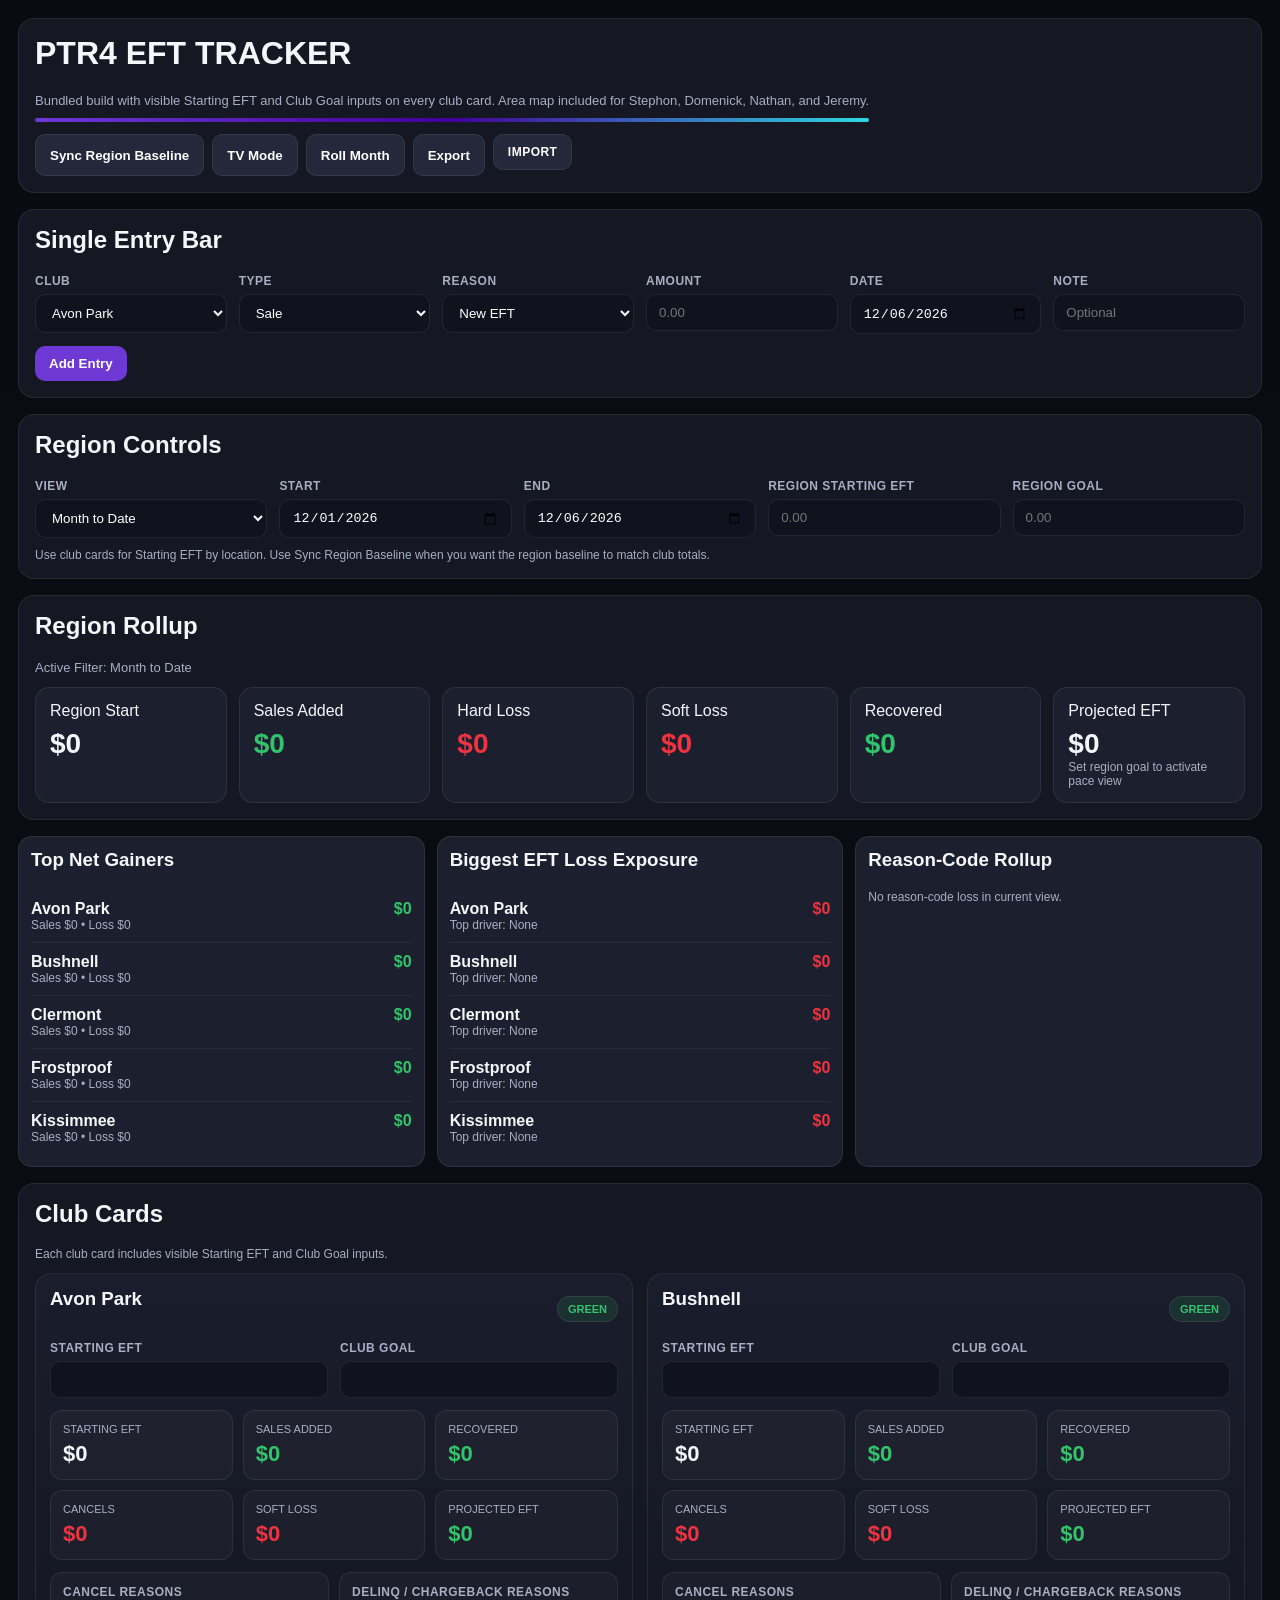
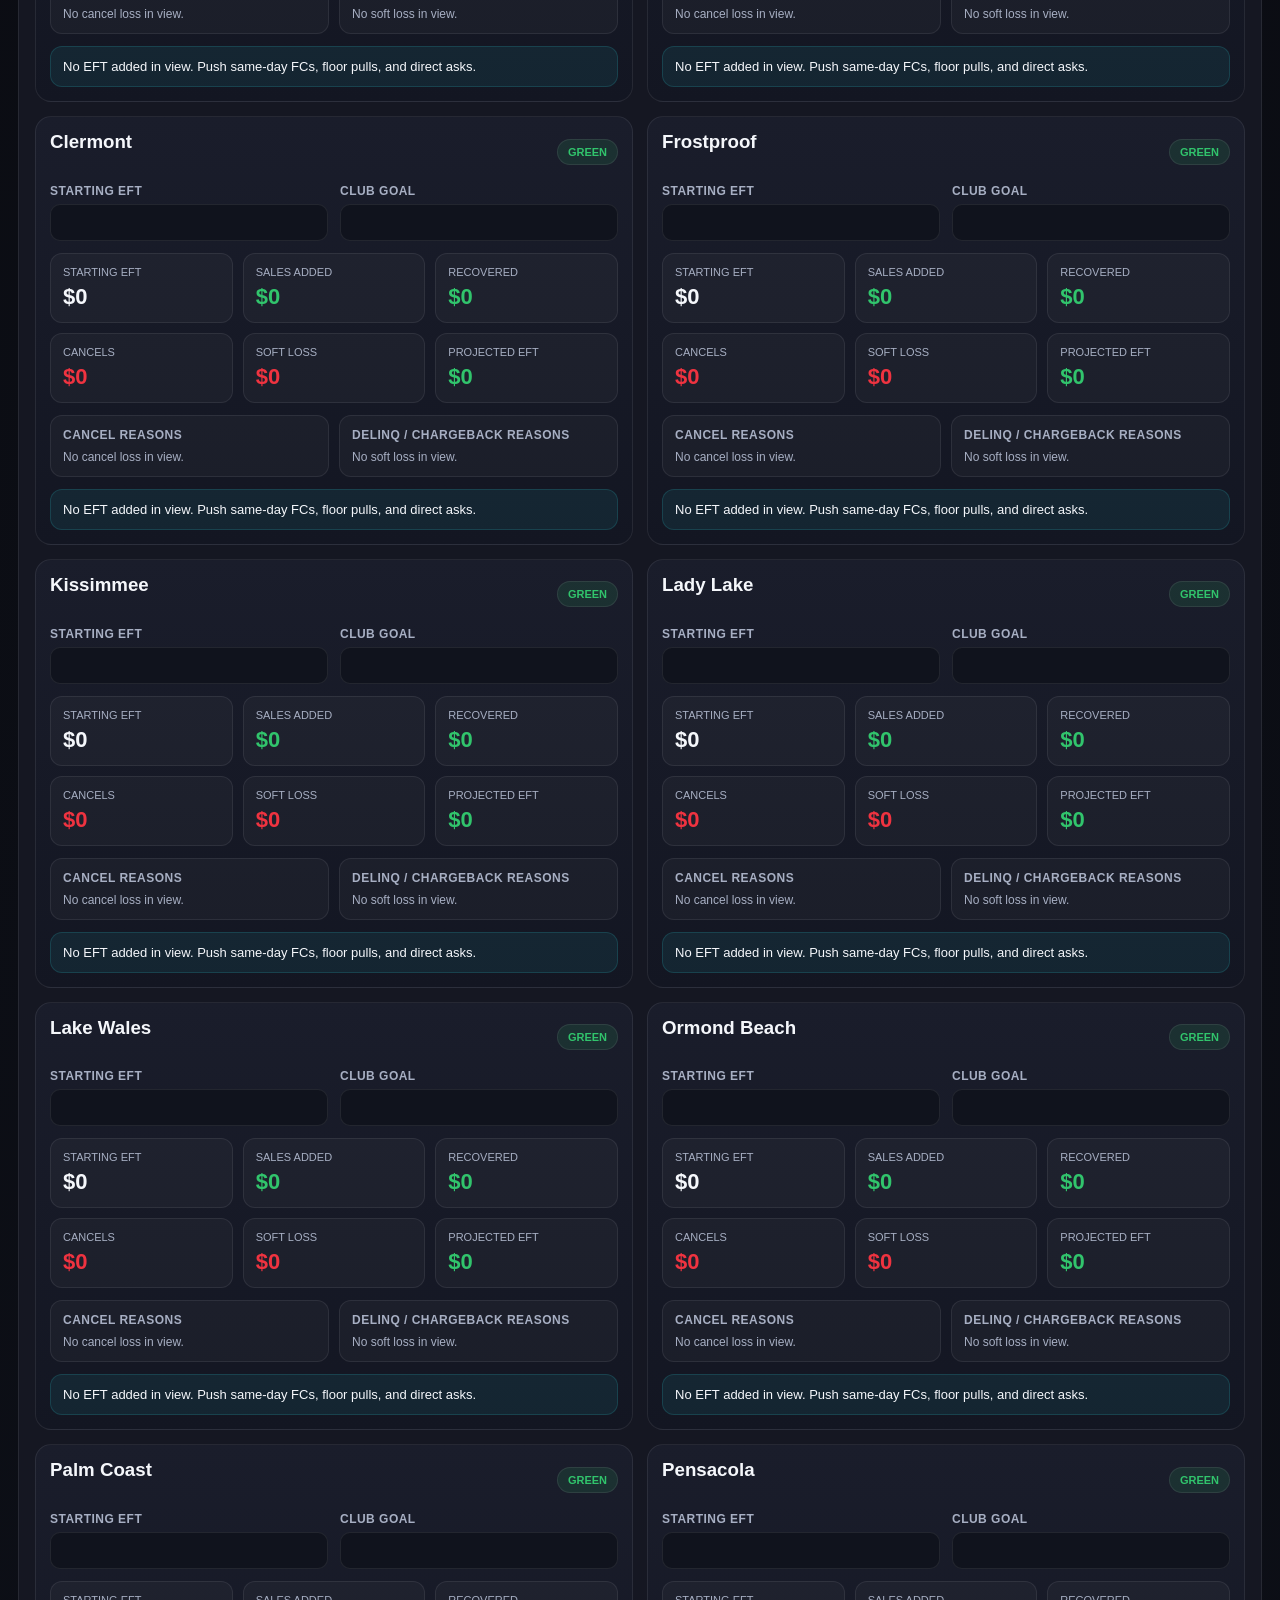
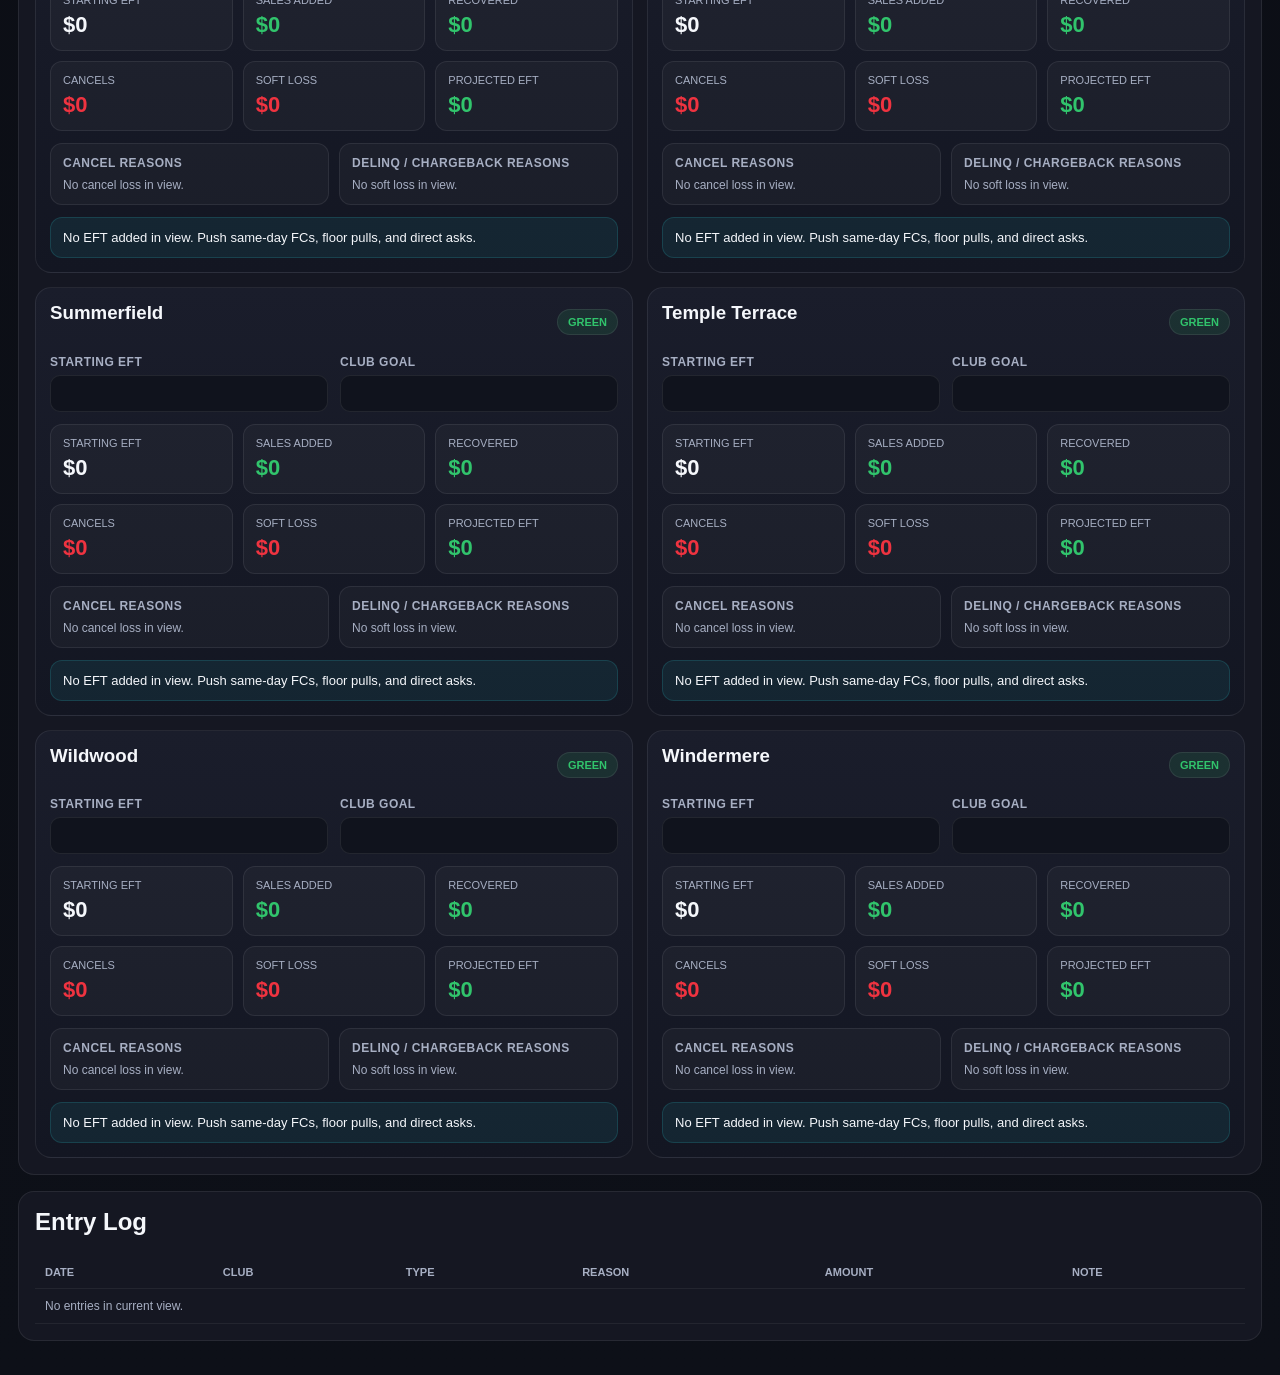
==== PTR4-EFT-Tracker.html @ 47cb0c6c "Add files via upload" ====
<!DOCTYPE html>
<html lang="en">
<head>
<meta charset="UTF-8">
<meta name="viewport" content="width=device-width, initial-scale=1.0">
<title>PTR4 EFT Tracker</title>
<style>
  :root {
    --bg: #0b0b12;
    --panel: #151722;
    --panel2: #1c1f2d;
    --line: rgba(255,255,255,.08);
    --text: #f5f7fb;
    --muted: #a7afc3;
    --blurple: #6E38D5;
    --violet: #440099;
    --aqua: #2ED7DE;
    --green: #31c46c;
    --yellow: #ffcc4d;
    --red: #EF3340;
  }
  * { box-sizing: border-box; }
  body {
    margin: 0;
    font-family: Arial, Helvetica, sans-serif;
    background: linear-gradient(180deg, #0a0b11 0%, #0d1018 100%);
    color: var(--text);
  }
  .wrap {
    max-width: 1600px;
    margin: 0 auto;
    padding: 18px;
  }
  .panel {
    background: var(--panel);
    border: 1px solid var(--line);
    border-radius: 16px;
    padding: 16px;
    margin-bottom: 16px;
  }
  .topbar {
    display: flex;
    justify-content: space-between;
    align-items: center;
    gap: 12px;
    flex-wrap: wrap;
  }
  h1, h2, h3, h4, p { margin-top: 0; }
  .sub { color: var(--muted); font-size: 13px; }
  .line {
    height: 4px;
    border-radius: 999px;
    background: linear-gradient(90deg, var(--blurple), var(--violet), var(--aqua));
    margin-top: 10px;
  }
  .controls {
    display: flex;
    gap: 8px;
    flex-wrap: wrap;
  }
  button, .fake-btn {
    background: var(--blurple);
    color: white;
    border: none;
    padding: 10px 14px;
    border-radius: 10px;
    cursor: pointer;
    font-weight: 700;
  }
  button.secondary, .fake-btn.secondary {
    background: #23283a;
    border: 1px solid var(--line);
  }
  input, select, textarea {
    width: 100%;
    padding: 10px 12px;
    background: #10131d;
    color: white;
    border: 1px solid var(--line);
    border-radius: 10px;
  }
  label {
    display: block;
    font-size: 12px;
    color: var(--muted);
    margin-bottom: 6px;
    text-transform: uppercase;
    letter-spacing: .04em;
    font-weight: 700;
  }
  .grid-6 {
    display: grid;
    grid-template-columns: repeat(6, 1fr);
    gap: 12px;
  }
  .grid-5 {
    display: grid;
    grid-template-columns: repeat(5, 1fr);
    gap: 12px;
  }
  .grid-4 {
    display: grid;
    grid-template-columns: repeat(4, 1fr);
    gap: 12px;
  }
  .grid-3 {
    display: grid;
    grid-template-columns: repeat(3, 1fr);
    gap: 12px;
  }
  .grid-2 {
    display: grid;
    grid-template-columns: repeat(2, 1fr);
    gap: 12px;
  }
  .kpi {
    background: var(--panel2);
    border: 1px solid var(--line);
    border-radius: 14px;
    padding: 14px;
  }
  .kpi .label {
    margin-bottom: 8px;
  }
  .kpi .value {
    font-size: 28px;
    font-weight: 800;
  }
  .green { color: var(--green); }
  .yellow { color: var(--yellow); }
  .red { color: var(--red); }
  .board {
    background: var(--panel2);
    border: 1px solid var(--line);
    border-radius: 14px;
    padding: 12px;
  }
  .row {
    display: flex;
    justify-content: space-between;
    gap: 10px;
    padding: 10px 0;
    border-top: 1px solid rgba(255,255,255,.06);
  }
  .row:first-child { border-top: none; }
  .meta { color: var(--muted); font-size: 12px; }
  .clubs {
    display: grid;
    grid-template-columns: repeat(2, minmax(0, 1fr));
    gap: 14px;
  }
  .club {
    background: linear-gradient(180deg, #1a1d2b 0%, #131622 100%);
    border: 1px solid var(--line);
    border-radius: 16px;
    padding: 14px;
  }
  .club-head {
    display: flex;
    justify-content: space-between;
    align-items: center;
    gap: 10px;
    margin-bottom: 12px;
  }
  .badge {
    padding: 6px 10px;
    border-radius: 999px;
    font-size: 11px;
    font-weight: 800;
    border: 1px solid var(--line);
    text-transform: uppercase;
  }
  .badge.green { background: rgba(49,196,108,.12); color: var(--green); }
  .badge.yellow { background: rgba(255,204,77,.12); color: var(--yellow); }
  .badge.red { background: rgba(239,51,64,.12); color: var(--red); }
  .club-inputs {
    display: grid;
    grid-template-columns: repeat(2, 1fr);
    gap: 12px;
    margin-bottom: 12px;
  }
  .stats {
    display: grid;
    grid-template-columns: repeat(3, 1fr);
    gap: 10px;
    margin-bottom: 12px;
  }
  .stat {
    background: rgba(255,255,255,.03);
    border: 1px solid var(--line);
    border-radius: 12px;
    padding: 12px;
  }
  .stat .t {
    font-size: 11px;
    color: var(--muted);
    text-transform: uppercase;
  }
  .stat .v {
    margin-top: 6px;
    font-size: 22px;
    font-weight: 800;
  }
  .reasons {
    display: grid;
    grid-template-columns: repeat(2, 1fr);
    gap: 10px;
  }
  .reason-box {
    background: rgba(255,255,255,.03);
    border: 1px solid var(--line);
    border-radius: 12px;
    padding: 12px;
  }
  .reason-box h4 {
    font-size: 12px;
    color: var(--muted);
    text-transform: uppercase;
    letter-spacing: .04em;
    margin-bottom: 8px;
  }
  .reason-item {
    display: flex;
    justify-content: space-between;
    gap: 10px;
    padding: 6px 0;
    border-top: 1px solid rgba(255,255,255,.05);
    font-size: 12px;
  }
  .reason-item:first-child { border-top: none; }
  .coach {
    margin-top: 12px;
    background: rgba(46,215,222,.08);
    border: 1px solid rgba(46,215,222,.16);
    border-radius: 12px;
    padding: 12px;
    font-size: 13px;
  }
  table {
    width: 100%;
    border-collapse: collapse;
    font-size: 13px;
  }
  th, td {
    padding: 10px;
    border-bottom: 1px solid rgba(255,255,255,.06);
    text-align: left;
  }
  th { color: var(--muted); text-transform: uppercase; font-size: 11px; }
  .hidden-tv .entry-panel,
  .hidden-tv .filters-panel,
  .hidden-tv .data-panel,
  .hidden-tv .top-actions-only {
    display: none !important;
  }
  .small {
    font-size: 12px;
    color: var(--muted);
  }
  @media (max-width: 1200px) {
    .grid-6, .grid-5, .grid-4, .grid-3, .grid-2, .clubs, .club-inputs, .stats, .reasons {
      grid-template-columns: 1fr !important;
    }
  }
</style>
</head>
<body>
<div class="wrap">
  <div class="panel">
    <div class="topbar">
      <div>
        <h1>PTR4 EFT TRACKER</h1>
        <div class="sub">Bundled build with visible Starting EFT and Club Goal inputs on every club card. Area map included for Stephon, Domenick, Nathan, and Jeremy.</div>
        <div class="line"></div>
      </div>
      <div class="controls">
        <button class="secondary top-actions-only" onclick="syncRegionBaseline()">Sync Region Baseline</button>
        <button class="secondary top-actions-only" onclick="toggleTVMode()">TV Mode</button>
        <button class="secondary top-actions-only" onclick="rollMonth()">Roll Month</button>
        <button class="secondary top-actions-only" onclick="exportData()">Export</button>
        <label class="fake-btn secondary top-actions-only">
          Import
          <input type="file" id="importFile" accept=".json" style="display:none" onchange="importData(event)">
        </label>
      </div>
    </div>
  </div>

  <div class="panel entry-panel">
    <h2>Single Entry Bar</h2>
    <div class="grid-6">
      <div>
        <label>Club</label>
        <select id="entryClub"></select>
      </div>
      <div>
        <label>Type</label>
        <select id="entryType" onchange="refreshReasonOptions()">
          <option value="sale">Sale</option>
          <option value="cancel">Cancel</option>
          <option value="delinquency">Delinquency</option>
          <option value="chargeback">Chargeback</option>
          <option value="recovered">Recovered EFT</option>
        </select>
      </div>
      <div>
        <label>Reason</label>
        <select id="entryReason"></select>
      </div>
      <div>
        <label>Amount</label>
        <input id="entryAmount" type="number" step="0.01" placeholder="0.00">
      </div>
      <div>
        <label>Date</label>
        <input id="entryDate" type="date">
      </div>
      <div>
        <label>Note</label>
        <input id="entryNote" type="text" placeholder="Optional">
      </div>
    </div>
    <div style="margin-top:12px">
      <button onclick="addEntry()">Add Entry</button>
    </div>
  </div>

  <div class="panel filters-panel">
    <h2>Region Controls</h2>
    <div class="grid-5">
      <div>
        <label>View</label>
        <select id="datePreset" onchange="applyPreset()">
          <option value="month">Month to Date</option>
          <option value="week">Week to Date</option>
          <option value="closeout">Closeout Only (Last 7 Days)</option>
          <option value="custom">Custom Range</option>
          <option value="all">All Entries</option>
        </select>
      </div>
      <div>
        <label>Start</label>
        <input id="filterStart" type="date" onchange="render()">
      </div>
      <div>
        <label>End</label>
        <input id="filterEnd" type="date" onchange="render()">
      </div>
      <div>
        <label>Region Starting EFT</label>
        <input id="regionStart" type="number" step="0.01" placeholder="0.00" oninput="saveState(); render();">
      </div>
      <div>
        <label>Region Goal</label>
        <input id="regionGoal" type="number" step="0.01" placeholder="0.00" oninput="saveState(); render();">
      </div>
    </div>
    <div class="small" style="margin-top:10px;">Use club cards for Starting EFT by location. Use Sync Region Baseline when you want the region baseline to match club totals.</div>
  </div>

  <div class="panel">
    <h2>Region Rollup</h2>
    <div id="activeFilter" class="sub" style="margin-bottom:12px;"></div>
    <div class="grid-6">
      <div class="kpi"><div class="label">Region Start</div><div class="value" id="kpiStart">$0</div></div>
      <div class="kpi"><div class="label">Sales Added</div><div class="value green" id="kpiSales">$0</div></div>
      <div class="kpi"><div class="label">Hard Loss</div><div class="value red" id="kpiCancel">$0</div></div>
      <div class="kpi"><div class="label">Soft Loss</div><div class="value red" id="kpiSoft">$0</div></div>
      <div class="kpi"><div class="label">Recovered</div><div class="value green" id="kpiRecovered">$0</div></div>
      <div class="kpi"><div class="label">Projected EFT</div><div class="value" id="kpiProjected">$0</div><div class="small" id="kpiPace"></div></div>
    </div>
  </div>

  <div class="grid-3" style="margin-bottom:16px;">
    <div class="board">
      <h3>Top Net Gainers</h3>
      <div id="boardGainers"></div>
    </div>
    <div class="board">
      <h3>Biggest EFT Loss Exposure</h3>
      <div id="boardLosses"></div>
    </div>
    <div class="board">
      <h3>Reason-Code Rollup</h3>
      <div id="boardReasons"></div>
    </div>
  </div>

  <div class="panel">
    <h2>Club Cards</h2>
    <div class="small" style="margin-bottom:12px;">Each club card includes visible Starting EFT and Club Goal inputs.</div>
    <div id="clubsGrid" class="clubs"></div>
  </div>

  <div class="panel data-panel">
    <h2>Entry Log</h2>
    <div style="overflow:auto;">
      <table>
        <thead>
          <tr>
            <th>Date</th>
            <th>Club</th>
            <th>Type</th>
            <th>Reason</th>
            <th>Amount</th>
            <th>Note</th>
          </tr>
        </thead>
        <tbody id="logBody"></tbody>
      </table>
    </div>
  </div>
</div>

<script>
const AREA_MAP = {
  Stephon: ["Avon Park","Bushnell","Clermont","Frostproof","Kissimmee","Lady Lake","Lake Wales","Ormond Beach","Palm Coast","Pensacola","Summerfield","Temple Terrace","Wildwood","Windermere"],
  Domenick: ["Sandersville, GA","Perry, GA","Barnesville, GA","Fruit Cove, FL","Folkston, GA","Baxley, GA","Alma, GA","Hampton, VA","Chesapeake, VA","Stafford, VA"],
  Nathan: ["Ashland","West Franklin","Franklin KY","Franklin TN","Jasper","Lewisburg","Mt Washington","Sanford","Clayton"],
  Jeremy: ["Little Rock, AR","Greenbrier, AR","Mountain Home, AR","Clarksville, AR","Morrilton, AR","Poteau, OK","Waynesville, MO","Russellville, AR","West Plains, MO","Greenwood, AR","Blytheville, AR","Newport, AR"]
};

function normalizeAreaClubName(name){
  return String(name || '').toLowerCase().replace(/[^a-z0-9]/g,'').trim();
}

function getAreaByClubName(clubName){
  const clubNorm = normalizeAreaClubName(clubName);
  const order = ['Stephon','Domenick','Nathan','Jeremy'];
  for (const area of order){
    const clubs = AREA_MAP[area] || [];
    for (const c of clubs){
      const cNorm = normalizeAreaClubName(c);
      if (clubNorm === cNorm || clubNorm.includes(cNorm) || cNorm.includes(clubNorm)) return area;
    }
  }
  return 'Unassigned';
}

const CLUBS = ["Avon Park", "Bushnell", "Clermont", "Frostproof", "Kissimmee", "Lady Lake", "Lake Wales", "Ormond Beach", "Palm Coast", "Pensacola", "Summerfield", "Temple Terrace", "Wildwood", "Windermere"];
const REASONS = {
  sale: ["New EFT", "Upgrade", "Upsell", "Winback", "Other"],
  cancel: ["Moved", "Medical", "Financial", "No Usage / No Time", "Expectation / Service Issue", "Transferred Out", "Other"],
  delinquency: ["Card Declined", "Insufficient Funds", "Expired Card", "No Response", "Pending Collections", "Stopped Training / Ghosted", "Other"],
  chargeback: ["Chargeback / Dispute", "Fraud Claim", "Bank Reversal", "Other"],
  recovered: ["Paid Current", "Paid Past Due", "Reinstated", "Chargeback Resolved", "Other"]
};

function defaultState() {
  const clubData = {};
  CLUBS.forEach(c => {
    clubData[c] = { startingEFT: 0, goal: 0, entries: [], carryover: [] };
  });
  return {
    regionStart: 0,
    regionGoal: 0,
    tvMode: false,
    currentMonth: monthKey(new Date()),
    clubData
  };
}

let state = loadState();

function loadState() {
  try {
    const raw = localStorage.getItem("pt_eft_command_center_fixed");
    if (!raw) return defaultState();
    const parsed = JSON.parse(raw);
    const base = defaultState();
    const merged = Object.assign(base, parsed);
    CLUBS.forEach(c => {
      merged.clubData[c] = Object.assign(base.clubData[c], merged.clubData[c] || {});
      merged.clubData[c].entries = Array.isArray(merged.clubData[c].entries) ? merged.clubData[c].entries : [];
      merged.clubData[c].carryover = Array.isArray(merged.clubData[c].carryover) ? merged.clubData[c].carryover : [];
    });
    return merged;
  } catch (e) {
    return defaultState();
  }
}

function saveState() {
  state.regionStart = Number(document.getElementById("regionStart")?.value || state.regionStart || 0);
  state.regionGoal = Number(document.getElementById("regionGoal")?.value || state.regionGoal || 0);
  localStorage.setItem("pt_eft_command_center_fixed", JSON.stringify(state));
}

function money(n) {
  return new Intl.NumberFormat("en-US", { style: "currency", currency: "USD", maximumFractionDigits: 0 }).format(Number(n || 0));
}

function monthKey(d) {
  const x = new Date(d);
  return x.toISOString().slice(0,7);
}

function today() {
  return new Date().toISOString().slice(0,10);
}

function startOfMonthStr() {
  const d = new Date();
  d.setDate(1);
  return d.toISOString().slice(0,10);
}

function startOfWeekStr() {
  const d = new Date();
  const day = d.getDay();
  const diff = day === 0 ? 6 : day - 1;
  d.setDate(d.getDate() - diff);
  return d.toISOString().slice(0,10);
}

function last7Str() {
  const d = new Date();
  d.setDate(d.getDate() - 6);
  return d.toISOString().slice(0,10);
}

function init() {
  document.getElementById("entryClub").innerHTML = CLUBS.map(c => `<option value="${c}">${c}</option>`).join("");
  document.getElementById("entryDate").value = today();
  document.getElementById("regionStart").value = state.regionStart || "";
  document.getElementById("regionGoal").value = state.regionGoal || "";
  refreshReasonOptions();
  applyPreset(true);
  document.body.classList.toggle("hidden-tv", !!state.tvMode);
  render();
}

function refreshReasonOptions() {
  const type = document.getElementById("entryType").value;
  document.getElementById("entryReason").innerHTML = REASONS[type].map(r => `<option value="${r}">${r}</option>`).join("");
}

function applyPreset(initial=false) {
  const preset = document.getElementById("datePreset").value;
  if (preset === "month") {
    document.getElementById("filterStart").value = startOfMonthStr();
    document.getElementById("filterEnd").value = today();
  } else if (preset === "week") {
    document.getElementById("filterStart").value = startOfWeekStr();
    document.getElementById("filterEnd").value = today();
  } else if (preset === "closeout") {
    document.getElementById("filterStart").value = last7Str();
    document.getElementById("filterEnd").value = today();
  } else if (preset === "all") {
    document.getElementById("filterStart").value = "";
    document.getElementById("filterEnd").value = "";
  }
  if (!initial) render();
}

function inRange(dateStr) {
  const start = document.getElementById("filterStart").value;
  const end = document.getElementById("filterEnd").value;
  if (start && dateStr < start) return false;
  if (end && dateStr > end) return false;
  return true;
}

function addEntry() {
  const club = document.getElementById("entryClub").value;
  const type = document.getElementById("entryType").value;
  const reason = document.getElementById("entryReason").value;
  const amount = Number(document.getElementById("entryAmount").value || 0);
  const date = document.getElementById("entryDate").value || today();
  const note = document.getElementById("entryNote").value || "";
  if (!club || amount <= 0) {
    alert("Enter a club and valid amount.");
    return;
  }
  state.clubData[club].entries.push({
    id: String(Date.now() + Math.random()),
    type, reason, amount, date, note, month: monthKey(date), resolved: false
  });
  document.getElementById("entryAmount").value = "";
  document.getElementById("entryNote").value = "";
  saveState();
  render();
}

function clubTotals(club) {
  const cd = state.clubData[club];
  const totals = {
    sales: 0, cancel: 0, delinquency: 0, chargeback: 0, recovered: 0,
    reasonsCancel: {}, reasonsSoft: {}, topReason: null
  };
  cd.entries.filter(e => inRange(e.date)).forEach(e => {
    if (e.type === "sale") totals.sales += e.amount;
    if (e.type === "cancel") {
      totals.cancel += e.amount;
      totals.reasonsCancel[e.reason] = (totals.reasonsCancel[e.reason] || 0) + e.amount;
    }
    if (e.type === "delinquency") {
      totals.delinquency += e.amount;
      totals.reasonsSoft[e.reason] = (totals.reasonsSoft[e.reason] || 0) + e.amount;
    }
    if (e.type === "chargeback") {
      totals.chargeback += e.amount;
      totals.reasonsSoft[e.reason] = (totals.reasonsSoft[e.reason] || 0) + e.amount;
    }
    if (e.type === "recovered") totals.recovered += e.amount;
  });
  totals.soft = totals.delinquency + totals.chargeback;
  totals.net = totals.sales - totals.cancel - totals.soft + totals.recovered;
  totals.projected = Number(cd.startingEFT || 0) + totals.net;
  const merged = Object.assign({}, totals.reasonsCancel, totals.reasonsSoft);
  const top = Object.entries(merged).sort((a,b)=>b[1]-a[1])[0];
  totals.topReason = top ? top[0] : "None";
  return totals;
}

function regionTotals() {
  let sales=0, cancel=0, soft=0, recovered=0;
  let reasons = {};
  CLUBS.forEach(c => {
    const t = clubTotals(c);
    sales += t.sales;
    cancel += t.cancel;
    soft += t.soft;
    recovered += t.recovered;
    Object.entries(t.reasonsCancel).forEach(([k,v]) => reasons[k] = (reasons[k] || 0) + v);
    Object.entries(t.reasonsSoft).forEach(([k,v]) => reasons[k] = (reasons[k] || 0) + v);
  });
  const start = Number(document.getElementById("regionStart").value || 0);
  return { start, sales, cancel, soft, recovered, projected: start + sales - cancel - soft + recovered, reasons };
}

function statusClass(net) {
  if (net >= 0) return "green";
  if (net > -750) return "yellow";
  return "red";
}

function statusText(net) {
  if (net >= 0) return "Green";
  if (net > -750) return "Yellow";
  return "Red";
}

function coachLine(t) {
  if (t.soft > t.cancel && t.topReason !== "None") return `Top issue: ${t.topReason}. Push card updates, unpaid invoice calls, and same-day recovery outreach.`;
  if (t.cancel > 0 && t.topReason !== "None") return `Top issue: ${t.topReason}. Tighten saves, expectation setting, and at-risk follow-up.`;
  if (t.sales <= 0) return "No EFT added in view. Push same-day FCs, floor pulls, and direct asks.";
  return "Maintain EFT adds and protect current book with proactive follow-up.";
}

function syncRegionBaseline() {
  let total = 0;
  CLUBS.forEach(c => total += Number(state.clubData[c].startingEFT || 0));
  document.getElementById("regionStart").value = Math.round(total * 100) / 100;
  saveState();
  render();
}

function updateClubField(club, field, value) {
  state.clubData[club][field] = Number(value || 0);
  saveState();
  render();
}

function toggleTVMode() {
  state.tvMode = !state.tvMode;
  document.body.classList.toggle("hidden-tv", state.tvMode);
  saveState();
}

function exportData() {
  const blob = new Blob([JSON.stringify(state, null, 2)], {type:"application/json"});
  const a = document.createElement("a");
  a.href = URL.createObjectURL(blob);
  a.download = "pt_eft_command_center_fixed_export.json";
  a.click();
  URL.revokeObjectURL(a.href);
}

function importData(event) {
  const file = event.target.files[0];
  if (!file) return;
  const reader = new FileReader();
  reader.onload = function(e) {
    try {
      const imported = JSON.parse(e.target.result);
      state = Object.assign(defaultState(), imported);
      saveState();
      render();
    } catch(err) {
      alert("Import failed.");
    }
  };
  reader.readAsText(file);
}

function rollMonth() {
  CLUBS.forEach(c => {
    const cd = state.clubData[c];
    const unresolved = cd.entries.filter(e => (e.type === "delinquency" || e.type === "chargeback") && !e.resolved);
    cd.carryover = unresolved.map(e => ({
      originalId: e.id,
      type: e.type,
      reason: e.reason,
      amount: e.amount,
      carriedFrom: e.month
    }));
  });
  state.currentMonth = monthKey(new Date());
  saveState();
  alert("Open delinquencies and chargebacks carried forward as pipeline at $0 new-month loss until recovered.");
}

function renderKPIs() {
  const r = regionTotals();
  document.getElementById("activeFilter").textContent = "Active Filter: " + document.getElementById("datePreset").selectedOptions[0].textContent;
  document.getElementById("kpiStart").textContent = money(r.start);
  document.getElementById("kpiSales").textContent = money(r.sales);
  document.getElementById("kpiCancel").textContent = money(r.cancel);
  document.getElementById("kpiSoft").textContent = money(r.soft);
  document.getElementById("kpiRecovered").textContent = money(r.recovered);
  document.getElementById("kpiProjected").textContent = money(r.projected);

  const goal = Number(document.getElementById("regionGoal").value || 0);
  const pace = document.getElementById("kpiPace");
  if (goal > 0) {
    const diff = r.projected - goal;
    pace.textContent = diff >= 0 ? `Ahead of goal by ${money(diff)}` : `Behind goal by ${money(Math.abs(diff))}`;
    pace.className = diff >= 0 ? "small green" : "small red";
  } else {
    pace.textContent = "Set region goal to activate pace view";
    pace.className = "small";
  }
}

function renderBoards() {
  const stats = CLUBS.map(c => {
    const t = clubTotals(c);
    return { club: c, ...t };
  });
  const gainers = [...stats].sort((a,b)=>b.net-a.net).slice(0,5);
  const losses = [...stats].sort((a,b)=>(b.cancel+b.soft)-(a.cancel+a.soft)).slice(0,5);
  const reasons = Object.entries(regionTotals().reasons).sort((a,b)=>b[1]-a[1]).slice(0,8);

  document.getElementById("boardGainers").innerHTML = gainers.map(x => `
    <div class="row">
      <div><strong>${x.club}</strong><div class="meta">Sales ${money(x.sales)} • Loss ${money(x.cancel + x.soft)}</div></div>
      <div class="${statusClass(x.net)}"><strong>${money(x.net)}</strong></div>
    </div>`).join("") || '<div class="small">No data.</div>';

  document.getElementById("boardLosses").innerHTML = losses.map(x => `
    <div class="row">
      <div><strong>${x.club}</strong><div class="meta">Top driver: ${x.topReason}</div></div>
      <div class="red"><strong>${money(x.cancel + x.soft)}</strong></div>
    </div>`).join("") || '<div class="small">No data.</div>';

  document.getElementById("boardReasons").innerHTML = reasons.map(([k,v]) => `
    <div class="row">
      <div><strong>${k}</strong></div>
      <div>${money(v)}</div>
    </div>`).join("") || '<div class="small">No reason-code loss in current view.</div>';
}

function topFive(map) {
  return Object.entries(map).sort((a,b)=>b[1]-a[1]).slice(0,5);
}

function renderClubs() {
  const html = CLUBS.map(club => {
    const cd = state.clubData[club];
    const t = clubTotals(club);
    const cancelReasons = topFive(t.reasonsCancel);
    const softReasons = topFive(t.reasonsSoft);
    return `
      <div class="club">
        <div class="club-head">
          <h3>${club}</h3>
          <div class="badge ${statusClass(t.net)}">${statusText(t.net)}</div>
        </div>

        <div class="club-inputs">
          <div>
            <label>Starting EFT</label>
            <input type="number" step="0.01" value="${cd.startingEFT || ""}" oninput="updateClubField('${club}','startingEFT',this.value)">
          </div>
          <div>
            <label>Club Goal</label>
            <input type="number" step="0.01" value="${cd.goal || ""}" oninput="updateClubField('${club}','goal',this.value)">
          </div>
        </div>

        <div class="stats">
          <div class="stat"><div class="t">Starting EFT</div><div class="v">${money(cd.startingEFT)}</div></div>
          <div class="stat"><div class="t">Sales Added</div><div class="v green">${money(t.sales)}</div></div>
          <div class="stat"><div class="t">Recovered</div><div class="v green">${money(t.recovered)}</div></div>
          <div class="stat"><div class="t">Cancels</div><div class="v red">${money(t.cancel)}</div></div>
          <div class="stat"><div class="t">Soft Loss</div><div class="v red">${money(t.soft)}</div></div>
          <div class="stat"><div class="t">Projected EFT</div><div class="v ${statusClass(t.net)}">${money(t.projected)}</div></div>
        </div>

        <div class="reasons">
          <div class="reason-box">
            <h4>Cancel Reasons</h4>
            ${cancelReasons.length ? cancelReasons.map(([k,v]) => `<div class="reason-item"><span>${k}</span><strong>${money(v)}</strong></div>`).join("") : '<div class="small">No cancel loss in view.</div>'}
          </div>
          <div class="reason-box">
            <h4>Delinq / Chargeback Reasons</h4>
            ${softReasons.length ? softReasons.map(([k,v]) => `<div class="reason-item"><span>${k}</span><strong>${money(v)}</strong></div>`).join("") : '<div class="small">No soft loss in view.</div>'}
          </div>
        </div>

        <div class="coach">${coachLine(t)}</div>
      </div>
    `;
  }).join("");
  document.getElementById("clubsGrid").innerHTML = html;
}

function renderLog() {
  const rows = [];
  CLUBS.forEach(club => {
    state.clubData[club].entries.filter(e => inRange(e.date)).forEach(e => {
      rows.push({ club, ...e });
    });
  });
  rows.sort((a,b) => (a.date < b.date ? 1 : -1));
  document.getElementById("logBody").innerHTML = rows.map(r => `
    <tr>
      <td>${r.date}</td>
      <td>${r.club}</td>
      <td>${r.type}</td>
      <td>${r.reason}</td>
      <td>${money(r.amount)}</td>
      <td>${r.note || ""}</td>
    </tr>`).join("") || '<tr><td colspan="6" class="small">No entries in current view.</td></tr>';
}

function render() {
  renderKPIs();
  renderBoards();
  renderClubs();
  renderLog();
}

init();
</script>
</body>
</html>
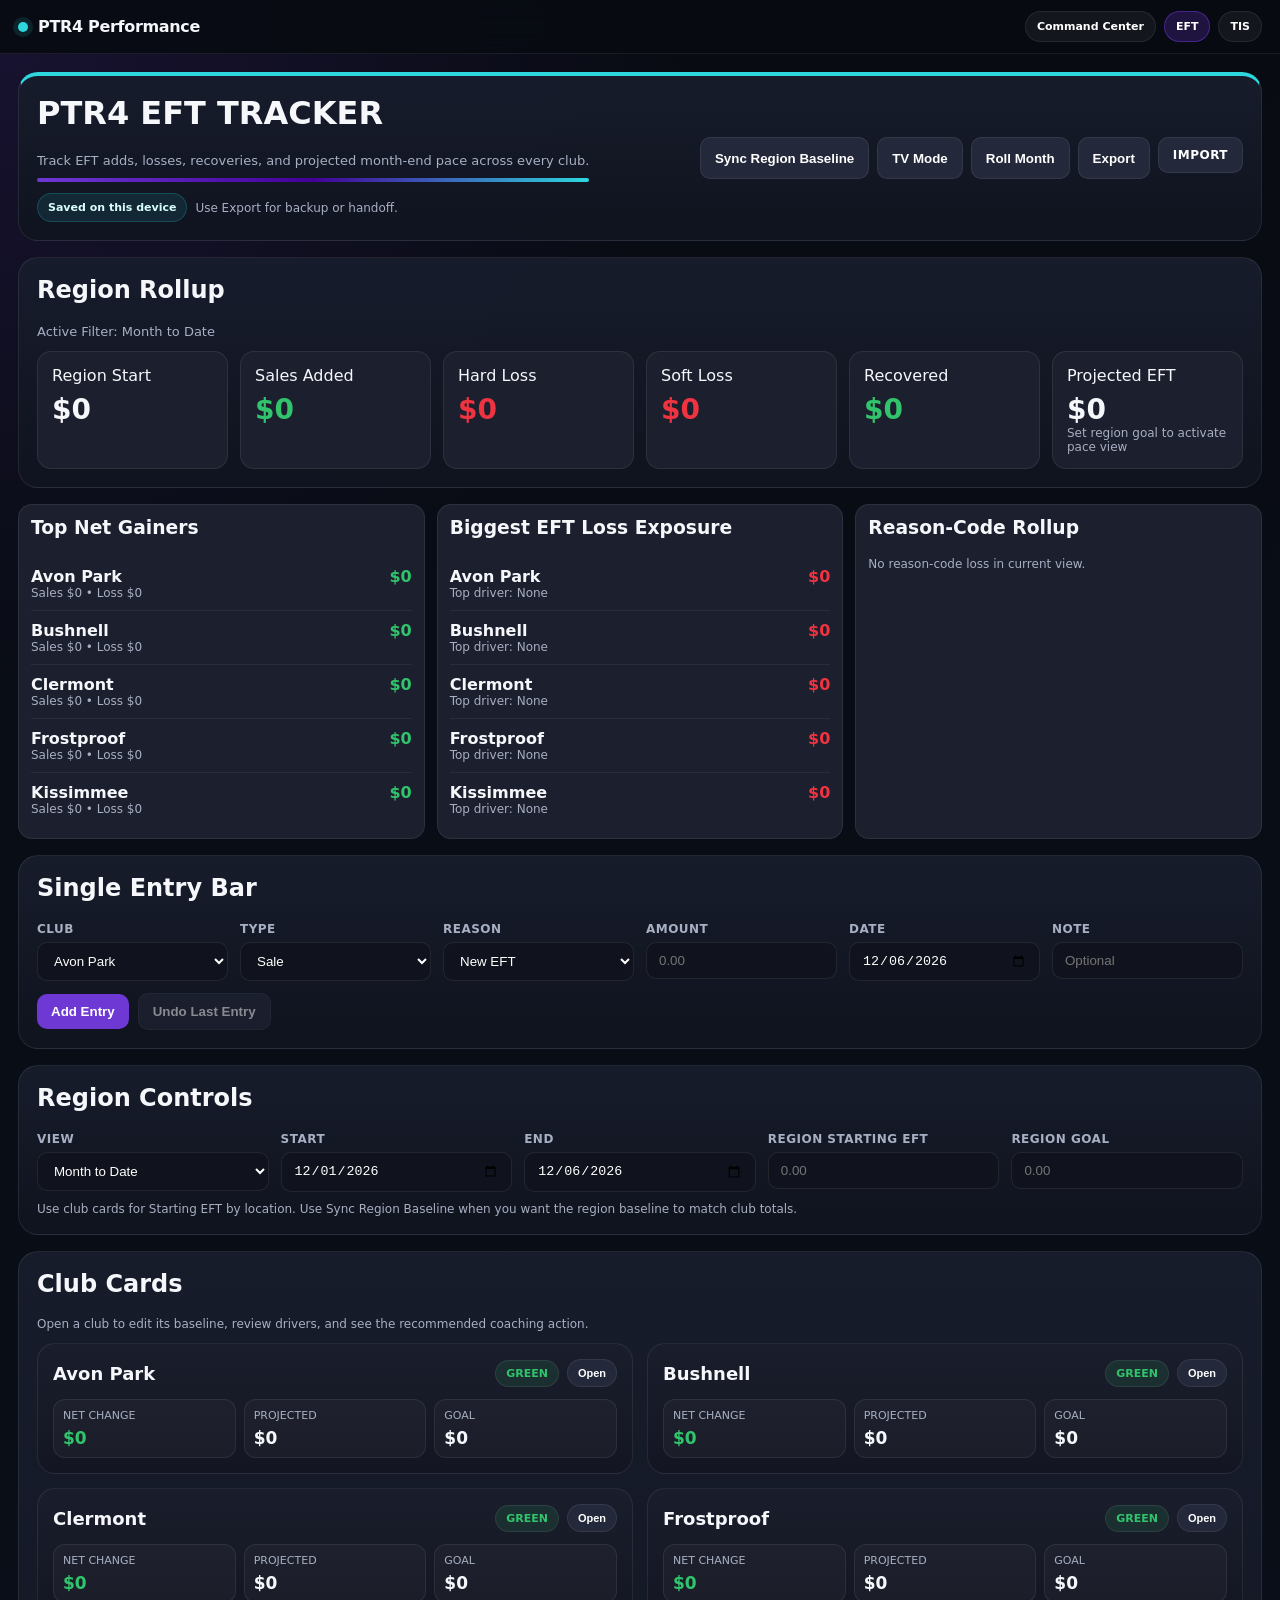
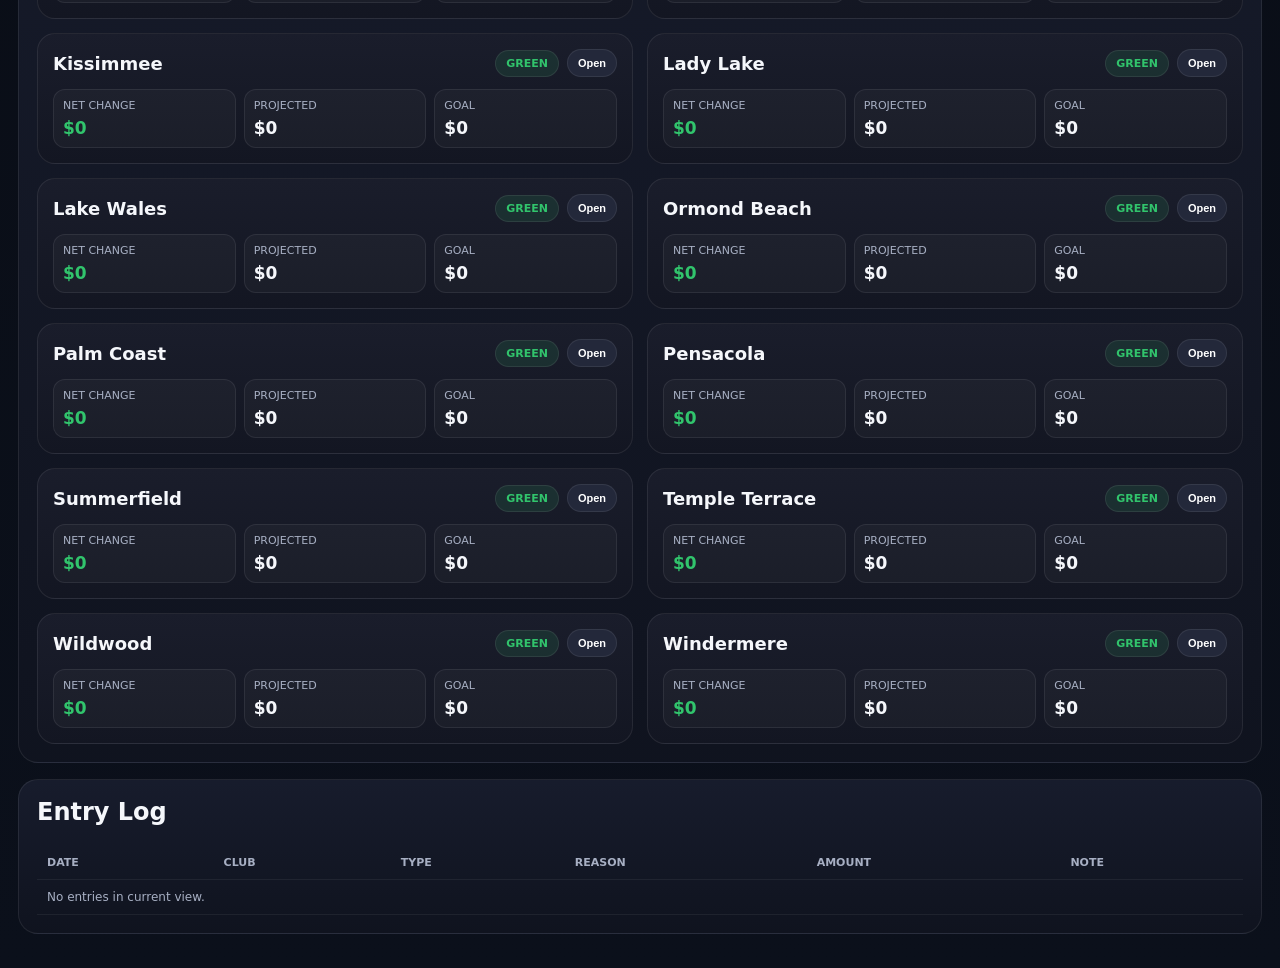
==== commit c8f8d652: "Improve portal workflows and responsive design" ====
--- a/PTR4-EFT-Tracker.html
+++ b/PTR4-EFT-Tracker.html
@@ -262,16 +262,92 @@
       grid-template-columns: 1fr !important;
     }
   }
+  :focus-visible { outline: 3px solid rgba(46,215,222,.82); outline-offset: 3px; }
+  body {
+    font-family: Montserrat, "Avenir Next", system-ui, -apple-system, BlinkMacSystemFont, "Segoe UI", sans-serif;
+    background:
+      radial-gradient(circle at top left, rgba(110,56,213,.16), transparent 24%),
+      linear-gradient(180deg, #080b12 0%, #0b101b 100%);
+  }
+  .product-nav {
+    position: sticky;
+    top: 0;
+    z-index: 20;
+    display: flex;
+    justify-content: space-between;
+    align-items: center;
+    gap: 14px;
+    padding: 11px 18px;
+    background: rgba(8,11,18,.92);
+    border-bottom: 1px solid var(--line);
+    backdrop-filter: blur(16px);
+  }
+  .product-brand { display:flex;align-items:center;gap:10px;font-weight:900;letter-spacing:-.02em; }
+  .brand-dot { width:10px;height:10px;border-radius:999px;background:var(--aqua);box-shadow:0 0 0 5px rgba(46,215,222,.12); }
+  .product-links { display:flex;gap:8px;flex-wrap:wrap; }
+  .product-links a { padding:8px 11px;border-radius:999px;background:rgba(255,255,255,.05);border:1px solid var(--line);color:#fff;text-decoration:none;font-size:11px;font-weight:800; }
+  .product-links a[aria-current="page"] { background:rgba(110,56,213,.24);border-color:rgba(110,56,213,.5); }
+  .panel { border-radius:20px;padding:18px;background:linear-gradient(180deg,rgba(24,29,45,.96),rgba(16,20,31,.96)); }
+  .panel:first-of-type { border-top:4px solid var(--aqua); }
+  .status-strip { display:flex;align-items:center;gap:8px;flex-wrap:wrap;margin-top:11px; }
+  .save-chip { padding:7px 10px;border-radius:999px;background:rgba(46,215,222,.1);border:1px solid rgba(46,215,222,.2);color:#d9feff;font-size:11px;font-weight:800; }
+  .entry-actions { display:flex;gap:9px;align-items:center;flex-wrap:wrap;margin-top:12px; }
+  .form-feedback { min-height:18px;color:var(--muted);font-size:12px; }
+  .form-feedback.success { color:#aef7cf; }
+  .form-feedback.error { color:#ffc9ce; }
+  .club { padding:15px;border-radius:18px;transition:border-color .18s ease,transform .18s ease; }
+  .club:hover { border-color:rgba(46,215,222,.24); }
+  .club h3 { margin:0;font-size:18px; }
+  .club-toggle { padding:7px 10px!important;border-radius:999px!important;font-size:11px; }
+  .club-summary { display:grid;grid-template-columns:repeat(3,minmax(0,1fr));gap:8px;margin-top:10px; }
+  .club-summary .stat { padding:9px; }
+  .club-summary .stat .v { font-size:17px; }
+  .club-detail { display:none;margin-top:12px;padding-top:12px;border-top:1px solid var(--line); }
+  .club.expanded .club-detail { display:block; }
+  .club.expanded { border-color:rgba(46,215,222,.34);transform:translateY(-2px); }
+  .club-detail .stats { margin-top:12px; }
+  button:disabled { cursor:not-allowed;opacity:.5; }
+  @media (max-width:1200px) {
+    .grid-6 { grid-template-columns:repeat(3,minmax(0,1fr))!important; }
+    .grid-5 { grid-template-columns:repeat(3,minmax(0,1fr))!important; }
+    .grid-3 { grid-template-columns:repeat(3,minmax(0,1fr))!important; }
+    .clubs { grid-template-columns:repeat(2,minmax(0,1fr))!important; }
+    .club-inputs { grid-template-columns:repeat(2,minmax(0,1fr))!important; }
+    .stats { grid-template-columns:repeat(3,minmax(0,1fr))!important; }
+    .reasons { grid-template-columns:repeat(2,minmax(0,1fr))!important; }
+  }
+  @media (max-width:720px) {
+    .product-nav { align-items:flex-start;padding:10px 12px; }
+    .product-brand { padding-top:7px; }
+    .product-links { justify-content:flex-end; }
+    .product-links a { font-size:10px;padding:7px 9px; }
+    .wrap { padding:12px; }
+    .grid-6,.grid-5,.grid-3,.clubs,.club-inputs,.reasons { grid-template-columns:1fr!important; }
+    .stats,.club-summary { grid-template-columns:repeat(3,minmax(0,1fr))!important; }
+    .kpi .value { font-size:23px; }
+    h1 { font-size:30px; }
+    .controls { width:100%; }
+    .controls button,.controls .fake-btn { flex:1 1 auto;text-align:center; }
+  }
 </style>
 </head>
 <body>
+<header class="product-nav">
+  <div class="product-brand"><span class="brand-dot"></span>PTR4 Performance</div>
+  <nav class="product-links" aria-label="Portal navigation">
+    <a href="index.html">Command Center</a>
+    <a href="PTR4-EFT-Tracker.html" aria-current="page">EFT</a>
+    <a href="PTR4-TIS-Tracker.html">TIS</a>
+  </nav>
+</header>
 <div class="wrap">
   <div class="panel">
     <div class="topbar">
       <div>
         <h1>PTR4 EFT TRACKER</h1>
-        <div class="sub">Bundled build with visible Starting EFT and Club Goal inputs on every club card. Area map included for Stephon, Domenick, Nathan, and Jeremy.</div>
+        <div class="sub">Track EFT adds, losses, recoveries, and projected month-end pace across every club.</div>
         <div class="line"></div>
+        <div class="status-strip"><span class="save-chip">Saved on this device</span><span class="small">Use Export for backup or handoff.</span></div>
       </div>
       <div class="controls">
         <button class="secondary top-actions-only" onclick="syncRegionBaseline()">Sync Region Baseline</button>
@@ -286,15 +362,15 @@
     </div>
   </div>
 
-  <div class="panel entry-panel">
+  <div class="panel entry-panel" id="entryPanel">
     <h2>Single Entry Bar</h2>
     <div class="grid-6">
       <div>
-        <label>Club</label>
+        <label for="entryClub">Club</label>
         <select id="entryClub"></select>
       </div>
       <div>
-        <label>Type</label>
+        <label for="entryType">Type</label>
         <select id="entryType" onchange="refreshReasonOptions()">
           <option value="sale">Sale</option>
           <option value="cancel">Cancel</option>
@@ -304,32 +380,34 @@
         </select>
       </div>
       <div>
-        <label>Reason</label>
+        <label for="entryReason">Reason</label>
         <select id="entryReason"></select>
       </div>
       <div>
-        <label>Amount</label>
+        <label for="entryAmount">Amount</label>
         <input id="entryAmount" type="number" step="0.01" placeholder="0.00">
       </div>
       <div>
-        <label>Date</label>
+        <label for="entryDate">Date</label>
         <input id="entryDate" type="date">
       </div>
       <div>
-        <label>Note</label>
+        <label for="entryNote">Note</label>
         <input id="entryNote" type="text" placeholder="Optional">
       </div>
     </div>
-    <div style="margin-top:12px">
+    <div class="entry-actions">
       <button onclick="addEntry()">Add Entry</button>
+      <button class="secondary" id="undoEntryBtn" onclick="undoLastEntry()" disabled>Undo Last Entry</button>
+      <div class="form-feedback" id="entryFeedback" aria-live="polite"></div>
     </div>
   </div>
 
-  <div class="panel filters-panel">
+  <div class="panel filters-panel" id="regionControls">
     <h2>Region Controls</h2>
     <div class="grid-5">
       <div>
-        <label>View</label>
+        <label for="datePreset">View</label>
         <select id="datePreset" onchange="applyPreset()">
           <option value="month">Month to Date</option>
           <option value="week">Week to Date</option>
@@ -339,26 +417,26 @@
         </select>
       </div>
       <div>
-        <label>Start</label>
+        <label for="filterStart">Start</label>
         <input id="filterStart" type="date" onchange="render()">
       </div>
       <div>
-        <label>End</label>
+        <label for="filterEnd">End</label>
         <input id="filterEnd" type="date" onchange="render()">
       </div>
       <div>
-        <label>Region Starting EFT</label>
+        <label for="regionStart">Region Starting EFT</label>
         <input id="regionStart" type="number" step="0.01" placeholder="0.00" oninput="saveState(); render();">
       </div>
       <div>
-        <label>Region Goal</label>
+        <label for="regionGoal">Region Goal</label>
         <input id="regionGoal" type="number" step="0.01" placeholder="0.00" oninput="saveState(); render();">
       </div>
     </div>
     <div class="small" style="margin-top:10px;">Use club cards for Starting EFT by location. Use Sync Region Baseline when you want the region baseline to match club totals.</div>
   </div>
 
-  <div class="panel">
+  <div class="panel" id="regionRollup">
     <h2>Region Rollup</h2>
     <div id="activeFilter" class="sub" style="margin-bottom:12px;"></div>
     <div class="grid-6">
@@ -371,7 +449,7 @@
     </div>
   </div>
 
-  <div class="grid-3" style="margin-bottom:16px;">
+  <div class="grid-3" id="exceptionBoards" style="margin-bottom:16px;">
     <div class="board">
       <h3>Top Net Gainers</h3>
       <div id="boardGainers"></div>
@@ -388,7 +466,7 @@
 
   <div class="panel">
     <h2>Club Cards</h2>
-    <div class="small" style="margin-bottom:12px;">Each club card includes visible Starting EFT and Club Goal inputs.</div>
+    <div class="small" style="margin-bottom:12px;">Open a club to edit its baseline, review drivers, and see the recommended coaching action.</div>
     <div id="clubsGrid" class="clubs"></div>
   </div>
 
@@ -461,6 +539,8 @@
 }
 
 let state = loadState();
+let expandedClub = null;
+let lastAddedEntryId = null;
 
 function loadState() {
   try {
@@ -520,6 +600,14 @@
 }
 
 function init() {
+  const wrap = document.querySelector(".wrap");
+  const rollup = document.getElementById("regionRollup");
+  const boards = document.getElementById("exceptionBoards");
+  const entryPanel = document.getElementById("entryPanel");
+  if (wrap && rollup && boards && entryPanel) {
+    wrap.insertBefore(rollup, entryPanel);
+    wrap.insertBefore(boards, entryPanel);
+  }
   document.getElementById("entryClub").innerHTML = CLUBS.map(c => `<option value="${c}">${c}</option>`).join("");
   document.getElementById("entryDate").value = today();
   document.getElementById("regionStart").value = state.regionStart || "";
@@ -568,18 +656,51 @@
   const amount = Number(document.getElementById("entryAmount").value || 0);
   const date = document.getElementById("entryDate").value || today();
   const note = document.getElementById("entryNote").value || "";
+  const feedback = document.getElementById("entryFeedback");
   if (!club || amount <= 0) {
-    alert("Enter a club and valid amount.");
+    feedback.textContent = "Choose a club and enter an amount greater than zero.";
+    feedback.className = "form-feedback error";
     return;
   }
-  state.clubData[club].entries.push({
+  const entry = {
     id: String(Date.now() + Math.random()),
     type, reason, amount, date, note, month: monthKey(date), resolved: false
-  });
+  };
+  state.clubData[club].entries.push(entry);
+  lastAddedEntryId = entry.id;
   document.getElementById("entryAmount").value = "";
   document.getElementById("entryNote").value = "";
+  feedback.textContent = `${money(amount)} ${type} entry saved for ${club}.`;
+  feedback.className = "form-feedback success";
+  document.getElementById("undoEntryBtn").disabled = false;
   saveState();
   render();
+}
+
+function undoLastEntry() {
+  if (!lastAddedEntryId) return;
+  let removed = null;
+  CLUBS.some(club => {
+    const entries = state.clubData[club].entries;
+    const index = entries.findIndex(entry => entry.id === lastAddedEntryId);
+    if (index < 0) return false;
+    removed = {club, entry:entries[index]};
+    entries.splice(index,1);
+    return true;
+  });
+  if (!removed) return;
+  saveState();
+  render();
+  const feedback = document.getElementById("entryFeedback");
+  feedback.textContent = `Removed the last ${removed.entry.type} entry from ${removed.club}.`;
+  feedback.className = "form-feedback success";
+  lastAddedEntryId = null;
+  document.getElementById("undoEntryBtn").disabled = true;
+}
+
+function toggleClub(club) {
+  expandedClub = expandedClub === club ? null : club;
+  renderClubs();
 }
 
 function clubTotals(club) {
@@ -772,20 +893,30 @@
     const cancelReasons = topFive(t.reasonsCancel);
     const softReasons = topFive(t.reasonsSoft);
     return `
-      <div class="club">
+      <div class="club ${expandedClub === club ? "expanded" : ""}">
         <div class="club-head">
           <h3>${club}</h3>
-          <div class="badge ${statusClass(t.net)}">${statusText(t.net)}</div>
+          <div style="display:flex;align-items:center;gap:8px;">
+            <div class="badge ${statusClass(t.net)}">${statusText(t.net)}</div>
+            <button class="secondary club-toggle" type="button" aria-expanded="${expandedClub === club}" aria-controls="club-detail-${normalizeAreaClubName(club)}" onclick="toggleClub('${club}')">${expandedClub === club ? "Close" : "Open"}</button>
+          </div>
         </div>
 
+        <div class="club-summary">
+          <div class="stat"><div class="t">Net change</div><div class="v ${statusClass(t.net)}">${money(t.net)}</div></div>
+          <div class="stat"><div class="t">Projected</div><div class="v">${money(t.projected)}</div></div>
+          <div class="stat"><div class="t">Goal</div><div class="v">${money(cd.goal)}</div></div>
+        </div>
+
+        <div class="club-detail" id="club-detail-${normalizeAreaClubName(club)}">
         <div class="club-inputs">
           <div>
-            <label>Starting EFT</label>
-            <input type="number" step="0.01" value="${cd.startingEFT || ""}" oninput="updateClubField('${club}','startingEFT',this.value)">
+            <label for="start-${normalizeAreaClubName(club)}">Starting EFT</label>
+            <input id="start-${normalizeAreaClubName(club)}" aria-label="${club} starting EFT" type="number" step="0.01" value="${cd.startingEFT || ""}" oninput="updateClubField('${club}','startingEFT',this.value)">
           </div>
           <div>
-            <label>Club Goal</label>
-            <input type="number" step="0.01" value="${cd.goal || ""}" oninput="updateClubField('${club}','goal',this.value)">
+            <label for="goal-${normalizeAreaClubName(club)}">Club Goal</label>
+            <input id="goal-${normalizeAreaClubName(club)}" aria-label="${club} EFT goal" type="number" step="0.01" value="${cd.goal || ""}" oninput="updateClubField('${club}','goal',this.value)">
           </div>
         </div>
 
@@ -810,6 +941,7 @@
         </div>
 
         <div class="coach">${coachLine(t)}</div>
+        </div>
       </div>
     `;
   }).join("");
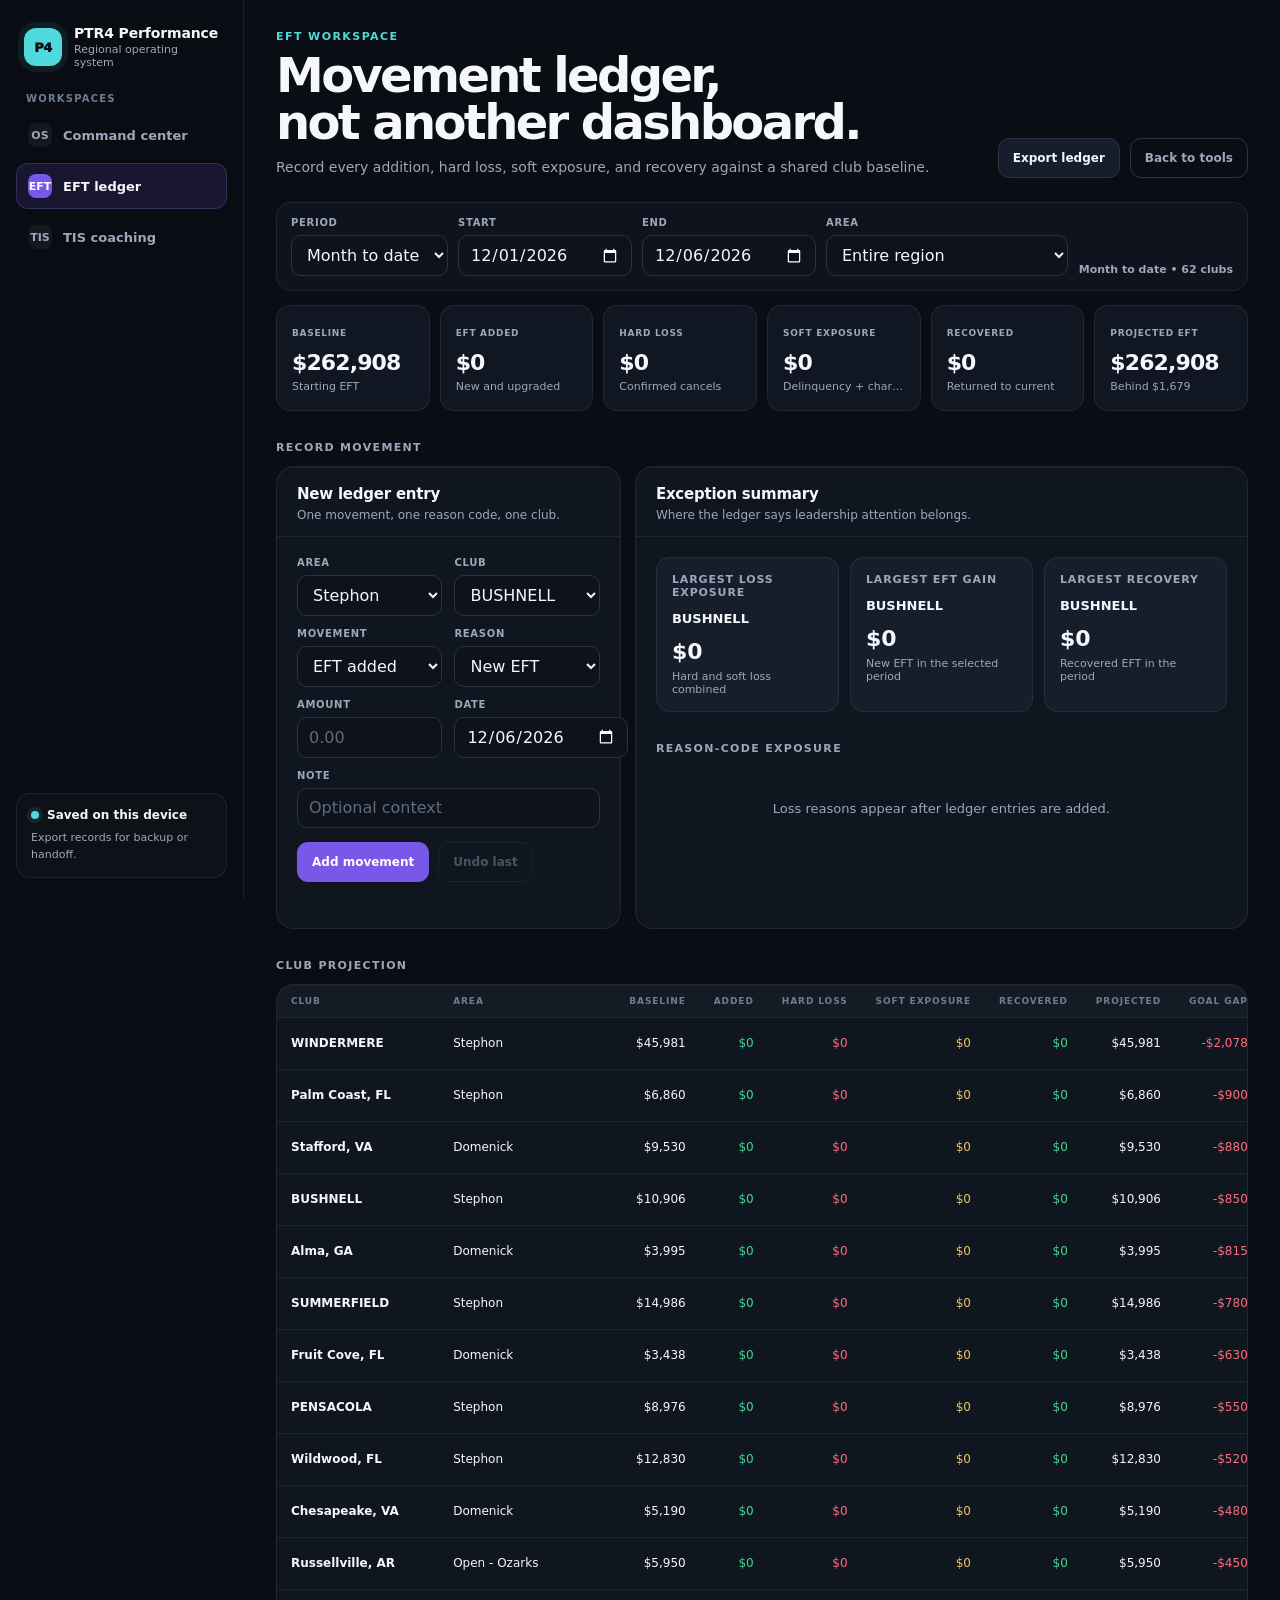
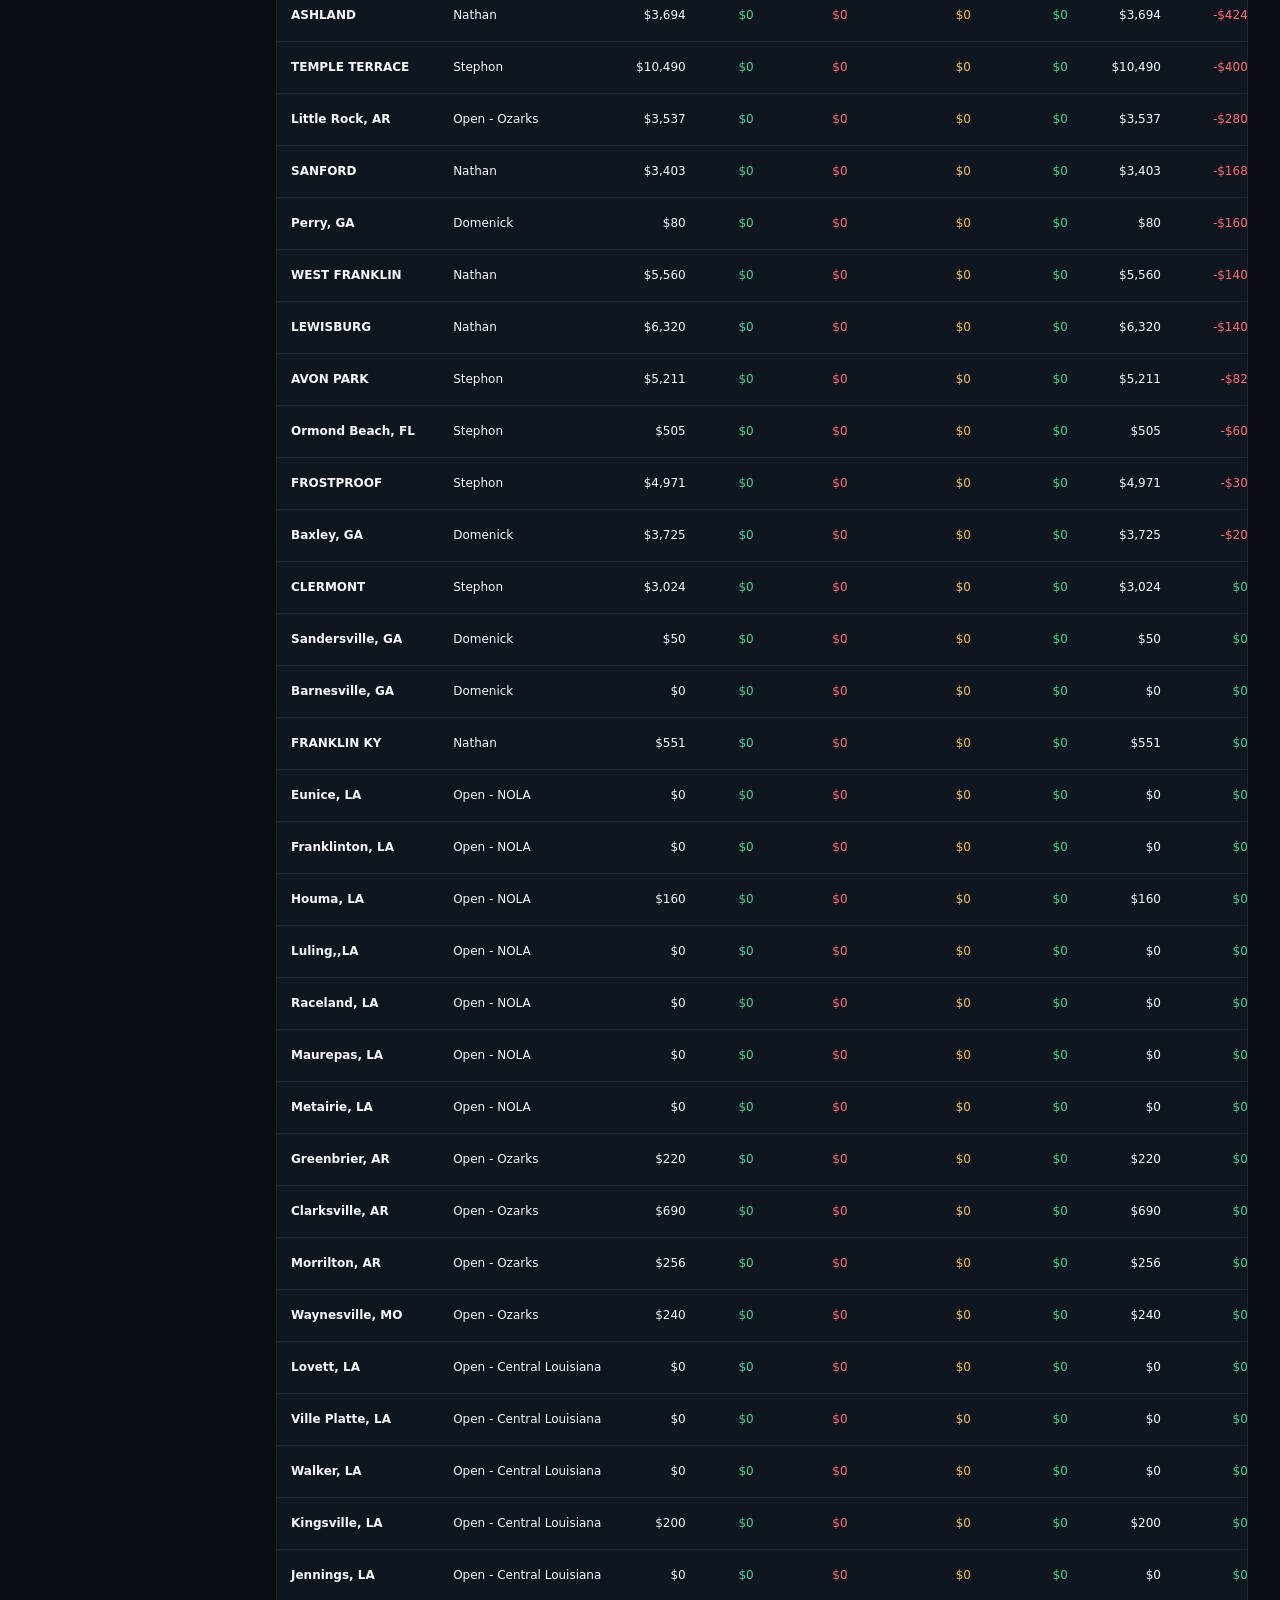
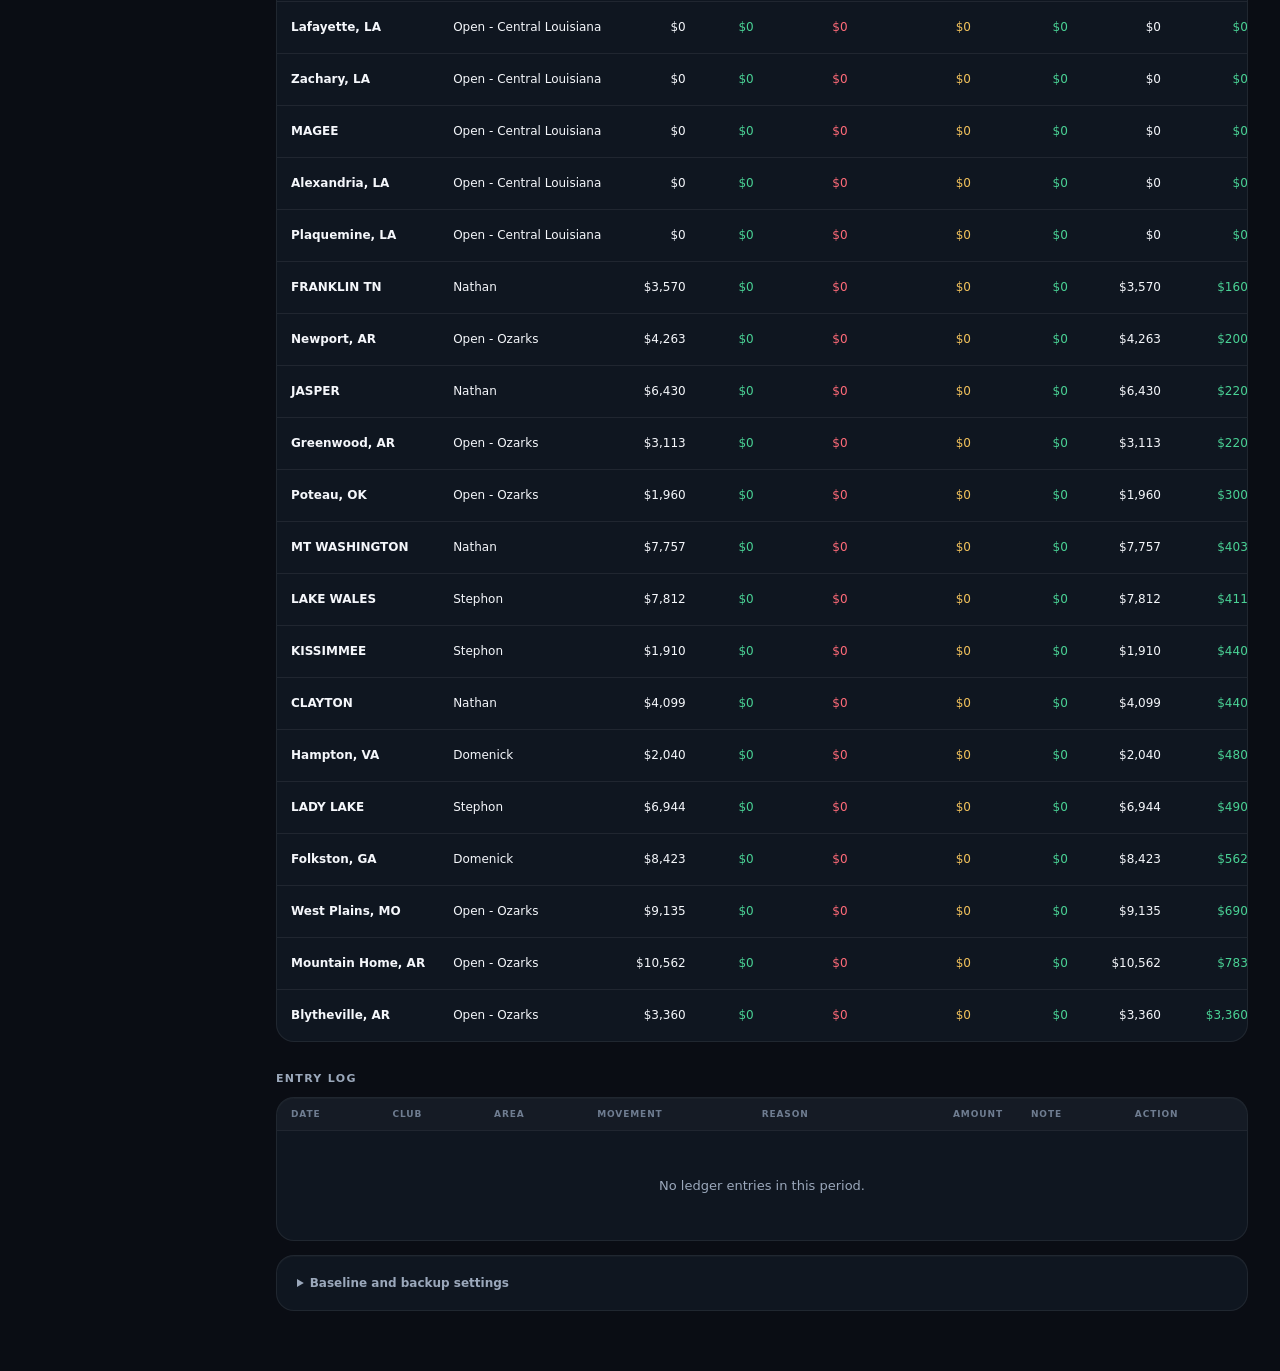
==== commit f1c5fe6c: "Rebuild portal as PTR4 Performance OS" ====
--- a/PTR4-EFT-Tracker.html
+++ b/PTR4-EFT-Tracker.html
@@ -1,980 +1,204 @@
-<!DOCTYPE html>
+<!doctype html>
 <html lang="en">
 <head>
-<meta charset="UTF-8">
-<meta name="viewport" content="width=device-width, initial-scale=1.0">
-<title>PTR4 EFT Tracker</title>
-<style>
-  :root {
-    --bg: #0b0b12;
-    --panel: #151722;
-    --panel2: #1c1f2d;
-    --line: rgba(255,255,255,.08);
-    --text: #f5f7fb;
-    --muted: #a7afc3;
-    --blurple: #6E38D5;
-    --violet: #440099;
-    --aqua: #2ED7DE;
-    --green: #31c46c;
-    --yellow: #ffcc4d;
-    --red: #EF3340;
-  }
-  * { box-sizing: border-box; }
-  body {
-    margin: 0;
-    font-family: Arial, Helvetica, sans-serif;
-    background: linear-gradient(180deg, #0a0b11 0%, #0d1018 100%);
-    color: var(--text);
-  }
-  .wrap {
-    max-width: 1600px;
-    margin: 0 auto;
-    padding: 18px;
-  }
-  .panel {
-    background: var(--panel);
-    border: 1px solid var(--line);
-    border-radius: 16px;
-    padding: 16px;
-    margin-bottom: 16px;
-  }
-  .topbar {
-    display: flex;
-    justify-content: space-between;
-    align-items: center;
-    gap: 12px;
-    flex-wrap: wrap;
-  }
-  h1, h2, h3, h4, p { margin-top: 0; }
-  .sub { color: var(--muted); font-size: 13px; }
-  .line {
-    height: 4px;
-    border-radius: 999px;
-    background: linear-gradient(90deg, var(--blurple), var(--violet), var(--aqua));
-    margin-top: 10px;
-  }
-  .controls {
-    display: flex;
-    gap: 8px;
-    flex-wrap: wrap;
-  }
-  button, .fake-btn {
-    background: var(--blurple);
-    color: white;
-    border: none;
-    padding: 10px 14px;
-    border-radius: 10px;
-    cursor: pointer;
-    font-weight: 700;
-  }
-  button.secondary, .fake-btn.secondary {
-    background: #23283a;
-    border: 1px solid var(--line);
-  }
-  input, select, textarea {
-    width: 100%;
-    padding: 10px 12px;
-    background: #10131d;
-    color: white;
-    border: 1px solid var(--line);
-    border-radius: 10px;
-  }
-  label {
-    display: block;
-    font-size: 12px;
-    color: var(--muted);
-    margin-bottom: 6px;
-    text-transform: uppercase;
-    letter-spacing: .04em;
-    font-weight: 700;
-  }
-  .grid-6 {
-    display: grid;
-    grid-template-columns: repeat(6, 1fr);
-    gap: 12px;
-  }
-  .grid-5 {
-    display: grid;
-    grid-template-columns: repeat(5, 1fr);
-    gap: 12px;
-  }
-  .grid-4 {
-    display: grid;
-    grid-template-columns: repeat(4, 1fr);
-    gap: 12px;
-  }
-  .grid-3 {
-    display: grid;
-    grid-template-columns: repeat(3, 1fr);
-    gap: 12px;
-  }
-  .grid-2 {
-    display: grid;
-    grid-template-columns: repeat(2, 1fr);
-    gap: 12px;
-  }
-  .kpi {
-    background: var(--panel2);
-    border: 1px solid var(--line);
-    border-radius: 14px;
-    padding: 14px;
-  }
-  .kpi .label {
-    margin-bottom: 8px;
-  }
-  .kpi .value {
-    font-size: 28px;
-    font-weight: 800;
-  }
-  .green { color: var(--green); }
-  .yellow { color: var(--yellow); }
-  .red { color: var(--red); }
-  .board {
-    background: var(--panel2);
-    border: 1px solid var(--line);
-    border-radius: 14px;
-    padding: 12px;
-  }
-  .row {
-    display: flex;
-    justify-content: space-between;
-    gap: 10px;
-    padding: 10px 0;
-    border-top: 1px solid rgba(255,255,255,.06);
-  }
-  .row:first-child { border-top: none; }
-  .meta { color: var(--muted); font-size: 12px; }
-  .clubs {
-    display: grid;
-    grid-template-columns: repeat(2, minmax(0, 1fr));
-    gap: 14px;
-  }
-  .club {
-    background: linear-gradient(180deg, #1a1d2b 0%, #131622 100%);
-    border: 1px solid var(--line);
-    border-radius: 16px;
-    padding: 14px;
-  }
-  .club-head {
-    display: flex;
-    justify-content: space-between;
-    align-items: center;
-    gap: 10px;
-    margin-bottom: 12px;
-  }
-  .badge {
-    padding: 6px 10px;
-    border-radius: 999px;
-    font-size: 11px;
-    font-weight: 800;
-    border: 1px solid var(--line);
-    text-transform: uppercase;
-  }
-  .badge.green { background: rgba(49,196,108,.12); color: var(--green); }
-  .badge.yellow { background: rgba(255,204,77,.12); color: var(--yellow); }
-  .badge.red { background: rgba(239,51,64,.12); color: var(--red); }
-  .club-inputs {
-    display: grid;
-    grid-template-columns: repeat(2, 1fr);
-    gap: 12px;
-    margin-bottom: 12px;
-  }
-  .stats {
-    display: grid;
-    grid-template-columns: repeat(3, 1fr);
-    gap: 10px;
-    margin-bottom: 12px;
-  }
-  .stat {
-    background: rgba(255,255,255,.03);
-    border: 1px solid var(--line);
-    border-radius: 12px;
-    padding: 12px;
-  }
-  .stat .t {
-    font-size: 11px;
-    color: var(--muted);
-    text-transform: uppercase;
-  }
-  .stat .v {
-    margin-top: 6px;
-    font-size: 22px;
-    font-weight: 800;
-  }
-  .reasons {
-    display: grid;
-    grid-template-columns: repeat(2, 1fr);
-    gap: 10px;
-  }
-  .reason-box {
-    background: rgba(255,255,255,.03);
-    border: 1px solid var(--line);
-    border-radius: 12px;
-    padding: 12px;
-  }
-  .reason-box h4 {
-    font-size: 12px;
-    color: var(--muted);
-    text-transform: uppercase;
-    letter-spacing: .04em;
-    margin-bottom: 8px;
-  }
-  .reason-item {
-    display: flex;
-    justify-content: space-between;
-    gap: 10px;
-    padding: 6px 0;
-    border-top: 1px solid rgba(255,255,255,.05);
-    font-size: 12px;
-  }
-  .reason-item:first-child { border-top: none; }
-  .coach {
-    margin-top: 12px;
-    background: rgba(46,215,222,.08);
-    border: 1px solid rgba(46,215,222,.16);
-    border-radius: 12px;
-    padding: 12px;
-    font-size: 13px;
-  }
-  table {
-    width: 100%;
-    border-collapse: collapse;
-    font-size: 13px;
-  }
-  th, td {
-    padding: 10px;
-    border-bottom: 1px solid rgba(255,255,255,.06);
-    text-align: left;
-  }
-  th { color: var(--muted); text-transform: uppercase; font-size: 11px; }
-  .hidden-tv .entry-panel,
-  .hidden-tv .filters-panel,
-  .hidden-tv .data-panel,
-  .hidden-tv .top-actions-only {
-    display: none !important;
-  }
-  .small {
-    font-size: 12px;
-    color: var(--muted);
-  }
-  @media (max-width: 1200px) {
-    .grid-6, .grid-5, .grid-4, .grid-3, .grid-2, .clubs, .club-inputs, .stats, .reasons {
-      grid-template-columns: 1fr !important;
-    }
-  }
-  :focus-visible { outline: 3px solid rgba(46,215,222,.82); outline-offset: 3px; }
-  body {
-    font-family: Montserrat, "Avenir Next", system-ui, -apple-system, BlinkMacSystemFont, "Segoe UI", sans-serif;
-    background:
-      radial-gradient(circle at top left, rgba(110,56,213,.16), transparent 24%),
-      linear-gradient(180deg, #080b12 0%, #0b101b 100%);
-  }
-  .product-nav {
-    position: sticky;
-    top: 0;
-    z-index: 20;
-    display: flex;
-    justify-content: space-between;
-    align-items: center;
-    gap: 14px;
-    padding: 11px 18px;
-    background: rgba(8,11,18,.92);
-    border-bottom: 1px solid var(--line);
-    backdrop-filter: blur(16px);
-  }
-  .product-brand { display:flex;align-items:center;gap:10px;font-weight:900;letter-spacing:-.02em; }
-  .brand-dot { width:10px;height:10px;border-radius:999px;background:var(--aqua);box-shadow:0 0 0 5px rgba(46,215,222,.12); }
-  .product-links { display:flex;gap:8px;flex-wrap:wrap; }
-  .product-links a { padding:8px 11px;border-radius:999px;background:rgba(255,255,255,.05);border:1px solid var(--line);color:#fff;text-decoration:none;font-size:11px;font-weight:800; }
-  .product-links a[aria-current="page"] { background:rgba(110,56,213,.24);border-color:rgba(110,56,213,.5); }
-  .panel { border-radius:20px;padding:18px;background:linear-gradient(180deg,rgba(24,29,45,.96),rgba(16,20,31,.96)); }
-  .panel:first-of-type { border-top:4px solid var(--aqua); }
-  .status-strip { display:flex;align-items:center;gap:8px;flex-wrap:wrap;margin-top:11px; }
-  .save-chip { padding:7px 10px;border-radius:999px;background:rgba(46,215,222,.1);border:1px solid rgba(46,215,222,.2);color:#d9feff;font-size:11px;font-weight:800; }
-  .entry-actions { display:flex;gap:9px;align-items:center;flex-wrap:wrap;margin-top:12px; }
-  .form-feedback { min-height:18px;color:var(--muted);font-size:12px; }
-  .form-feedback.success { color:#aef7cf; }
-  .form-feedback.error { color:#ffc9ce; }
-  .club { padding:15px;border-radius:18px;transition:border-color .18s ease,transform .18s ease; }
-  .club:hover { border-color:rgba(46,215,222,.24); }
-  .club h3 { margin:0;font-size:18px; }
-  .club-toggle { padding:7px 10px!important;border-radius:999px!important;font-size:11px; }
-  .club-summary { display:grid;grid-template-columns:repeat(3,minmax(0,1fr));gap:8px;margin-top:10px; }
-  .club-summary .stat { padding:9px; }
-  .club-summary .stat .v { font-size:17px; }
-  .club-detail { display:none;margin-top:12px;padding-top:12px;border-top:1px solid var(--line); }
-  .club.expanded .club-detail { display:block; }
-  .club.expanded { border-color:rgba(46,215,222,.34);transform:translateY(-2px); }
-  .club-detail .stats { margin-top:12px; }
-  button:disabled { cursor:not-allowed;opacity:.5; }
-  @media (max-width:1200px) {
-    .grid-6 { grid-template-columns:repeat(3,minmax(0,1fr))!important; }
-    .grid-5 { grid-template-columns:repeat(3,minmax(0,1fr))!important; }
-    .grid-3 { grid-template-columns:repeat(3,minmax(0,1fr))!important; }
-    .clubs { grid-template-columns:repeat(2,minmax(0,1fr))!important; }
-    .club-inputs { grid-template-columns:repeat(2,minmax(0,1fr))!important; }
-    .stats { grid-template-columns:repeat(3,minmax(0,1fr))!important; }
-    .reasons { grid-template-columns:repeat(2,minmax(0,1fr))!important; }
-  }
-  @media (max-width:720px) {
-    .product-nav { align-items:flex-start;padding:10px 12px; }
-    .product-brand { padding-top:7px; }
-    .product-links { justify-content:flex-end; }
-    .product-links a { font-size:10px;padding:7px 9px; }
-    .wrap { padding:12px; }
-    .grid-6,.grid-5,.grid-3,.clubs,.club-inputs,.reasons { grid-template-columns:1fr!important; }
-    .stats,.club-summary { grid-template-columns:repeat(3,minmax(0,1fr))!important; }
-    .kpi .value { font-size:23px; }
-    h1 { font-size:30px; }
-    .controls { width:100%; }
-    .controls button,.controls .fake-btn { flex:1 1 auto;text-align:center; }
-  }
-</style>
+  <meta charset="utf-8">
+  <meta name="viewport" content="width=device-width, initial-scale=1">
+  <meta name="theme-color" content="#0a0d14">
+  <meta name="description" content="PTR4 EFT ledger for additions, losses, recoveries, and projected month-end pace.">
+  <title>PTR4 EFT Ledger</title>
+  <link rel="stylesheet" href="styles.css">
+  <script src="data.js" defer></script>
+  <script src="eft.js" defer></script>
 </head>
-<body>
-<header class="product-nav">
-  <div class="product-brand"><span class="brand-dot"></span>PTR4 Performance</div>
-  <nav class="product-links" aria-label="Portal navigation">
-    <a href="index.html">Command Center</a>
-    <a href="PTR4-EFT-Tracker.html" aria-current="page">EFT</a>
-    <a href="PTR4-TIS-Tracker.html">TIS</a>
-  </nav>
-</header>
-<div class="wrap">
-  <div class="panel">
-    <div class="topbar">
-      <div>
-        <h1>PTR4 EFT TRACKER</h1>
-        <div class="sub">Track EFT adds, losses, recoveries, and projected month-end pace across every club.</div>
-        <div class="line"></div>
-        <div class="status-strip"><span class="save-chip">Saved on this device</span><span class="small">Use Export for backup or handoff.</span></div>
-      </div>
-      <div class="controls">
-        <button class="secondary top-actions-only" onclick="syncRegionBaseline()">Sync Region Baseline</button>
-        <button class="secondary top-actions-only" onclick="toggleTVMode()">TV Mode</button>
-        <button class="secondary top-actions-only" onclick="rollMonth()">Roll Month</button>
-        <button class="secondary top-actions-only" onclick="exportData()">Export</button>
-        <label class="fake-btn secondary top-actions-only">
-          Import
-          <input type="file" id="importFile" accept=".json" style="display:none" onchange="importData(event)">
-        </label>
-      </div>
-    </div>
-  </div>
-
-  <div class="panel entry-panel" id="entryPanel">
-    <h2>Single Entry Bar</h2>
-    <div class="grid-6">
-      <div>
-        <label for="entryClub">Club</label>
-        <select id="entryClub"></select>
-      </div>
-      <div>
-        <label for="entryType">Type</label>
-        <select id="entryType" onchange="refreshReasonOptions()">
-          <option value="sale">Sale</option>
-          <option value="cancel">Cancel</option>
-          <option value="delinquency">Delinquency</option>
-          <option value="chargeback">Chargeback</option>
-          <option value="recovered">Recovered EFT</option>
-        </select>
-      </div>
-      <div>
-        <label for="entryReason">Reason</label>
-        <select id="entryReason"></select>
-      </div>
-      <div>
-        <label for="entryAmount">Amount</label>
-        <input id="entryAmount" type="number" step="0.01" placeholder="0.00">
-      </div>
-      <div>
-        <label for="entryDate">Date</label>
-        <input id="entryDate" type="date">
-      </div>
-      <div>
-        <label for="entryNote">Note</label>
-        <input id="entryNote" type="text" placeholder="Optional">
-      </div>
-    </div>
-    <div class="entry-actions">
-      <button onclick="addEntry()">Add Entry</button>
-      <button class="secondary" id="undoEntryBtn" onclick="undoLastEntry()" disabled>Undo Last Entry</button>
-      <div class="form-feedback" id="entryFeedback" aria-live="polite"></div>
-    </div>
-  </div>
-
-  <div class="panel filters-panel" id="regionControls">
-    <h2>Region Controls</h2>
-    <div class="grid-5">
-      <div>
-        <label for="datePreset">View</label>
-        <select id="datePreset" onchange="applyPreset()">
-          <option value="month">Month to Date</option>
-          <option value="week">Week to Date</option>
-          <option value="closeout">Closeout Only (Last 7 Days)</option>
-          <option value="custom">Custom Range</option>
-          <option value="all">All Entries</option>
-        </select>
-      </div>
-      <div>
-        <label for="filterStart">Start</label>
-        <input id="filterStart" type="date" onchange="render()">
-      </div>
-      <div>
-        <label for="filterEnd">End</label>
-        <input id="filterEnd" type="date" onchange="render()">
-      </div>
-      <div>
-        <label for="regionStart">Region Starting EFT</label>
-        <input id="regionStart" type="number" step="0.01" placeholder="0.00" oninput="saveState(); render();">
-      </div>
-      <div>
-        <label for="regionGoal">Region Goal</label>
-        <input id="regionGoal" type="number" step="0.01" placeholder="0.00" oninput="saveState(); render();">
-      </div>
-    </div>
-    <div class="small" style="margin-top:10px;">Use club cards for Starting EFT by location. Use Sync Region Baseline when you want the region baseline to match club totals.</div>
-  </div>
-
-  <div class="panel" id="regionRollup">
-    <h2>Region Rollup</h2>
-    <div id="activeFilter" class="sub" style="margin-bottom:12px;"></div>
-    <div class="grid-6">
-      <div class="kpi"><div class="label">Region Start</div><div class="value" id="kpiStart">$0</div></div>
-      <div class="kpi"><div class="label">Sales Added</div><div class="value green" id="kpiSales">$0</div></div>
-      <div class="kpi"><div class="label">Hard Loss</div><div class="value red" id="kpiCancel">$0</div></div>
-      <div class="kpi"><div class="label">Soft Loss</div><div class="value red" id="kpiSoft">$0</div></div>
-      <div class="kpi"><div class="label">Recovered</div><div class="value green" id="kpiRecovered">$0</div></div>
-      <div class="kpi"><div class="label">Projected EFT</div><div class="value" id="kpiProjected">$0</div><div class="small" id="kpiPace"></div></div>
-    </div>
-  </div>
-
-  <div class="grid-3" id="exceptionBoards" style="margin-bottom:16px;">
-    <div class="board">
-      <h3>Top Net Gainers</h3>
-      <div id="boardGainers"></div>
-    </div>
-    <div class="board">
-      <h3>Biggest EFT Loss Exposure</h3>
-      <div id="boardLosses"></div>
-    </div>
-    <div class="board">
-      <h3>Reason-Code Rollup</h3>
-      <div id="boardReasons"></div>
-    </div>
-  </div>
-
-  <div class="panel">
-    <h2>Club Cards</h2>
-    <div class="small" style="margin-bottom:12px;">Open a club to edit its baseline, review drivers, and see the recommended coaching action.</div>
-    <div id="clubsGrid" class="clubs"></div>
-  </div>
-
-  <div class="panel data-panel">
-    <h2>Entry Log</h2>
-    <div style="overflow:auto;">
-      <table>
-        <thead>
-          <tr>
-            <th>Date</th>
-            <th>Club</th>
-            <th>Type</th>
-            <th>Reason</th>
-            <th>Amount</th>
-            <th>Note</th>
-          </tr>
-        </thead>
-        <tbody id="logBody"></tbody>
-      </table>
-    </div>
-  </div>
-</div>
-
-<script>
-const AREA_MAP = {
-  Stephon: ["Avon Park","Bushnell","Clermont","Frostproof","Kissimmee","Lady Lake","Lake Wales","Ormond Beach","Palm Coast","Pensacola","Summerfield","Temple Terrace","Wildwood","Windermere"],
-  Domenick: ["Sandersville, GA","Perry, GA","Barnesville, GA","Fruit Cove, FL","Folkston, GA","Baxley, GA","Alma, GA","Hampton, VA","Chesapeake, VA","Stafford, VA"],
-  Nathan: ["Ashland","West Franklin","Franklin KY","Franklin TN","Jasper","Lewisburg","Mt Washington","Sanford","Clayton"],
-  Jeremy: ["Little Rock, AR","Greenbrier, AR","Mountain Home, AR","Clarksville, AR","Morrilton, AR","Poteau, OK","Waynesville, MO","Russellville, AR","West Plains, MO","Greenwood, AR","Blytheville, AR","Newport, AR"]
-};
-
-function normalizeAreaClubName(name){
-  return String(name || '').toLowerCase().replace(/[^a-z0-9]/g,'').trim();
-}
-
-function getAreaByClubName(clubName){
-  const clubNorm = normalizeAreaClubName(clubName);
-  const order = ['Stephon','Domenick','Nathan','Jeremy'];
-  for (const area of order){
-    const clubs = AREA_MAP[area] || [];
-    for (const c of clubs){
-      const cNorm = normalizeAreaClubName(c);
-      if (clubNorm === cNorm || clubNorm.includes(cNorm) || cNorm.includes(clubNorm)) return area;
-    }
-  }
-  return 'Unassigned';
-}
-
-const CLUBS = ["Avon Park", "Bushnell", "Clermont", "Frostproof", "Kissimmee", "Lady Lake", "Lake Wales", "Ormond Beach", "Palm Coast", "Pensacola", "Summerfield", "Temple Terrace", "Wildwood", "Windermere"];
-const REASONS = {
-  sale: ["New EFT", "Upgrade", "Upsell", "Winback", "Other"],
-  cancel: ["Moved", "Medical", "Financial", "No Usage / No Time", "Expectation / Service Issue", "Transferred Out", "Other"],
-  delinquency: ["Card Declined", "Insufficient Funds", "Expired Card", "No Response", "Pending Collections", "Stopped Training / Ghosted", "Other"],
-  chargeback: ["Chargeback / Dispute", "Fraud Claim", "Bank Reversal", "Other"],
-  recovered: ["Paid Current", "Paid Past Due", "Reinstated", "Chargeback Resolved", "Other"]
-};
-
-function defaultState() {
-  const clubData = {};
-  CLUBS.forEach(c => {
-    clubData[c] = { startingEFT: 0, goal: 0, entries: [], carryover: [] };
-  });
-  return {
-    regionStart: 0,
-    regionGoal: 0,
-    tvMode: false,
-    currentMonth: monthKey(new Date()),
-    clubData
-  };
-}
-
-let state = loadState();
-let expandedClub = null;
-let lastAddedEntryId = null;
-
-function loadState() {
-  try {
-    const raw = localStorage.getItem("pt_eft_command_center_fixed");
-    if (!raw) return defaultState();
-    const parsed = JSON.parse(raw);
-    const base = defaultState();
-    const merged = Object.assign(base, parsed);
-    CLUBS.forEach(c => {
-      merged.clubData[c] = Object.assign(base.clubData[c], merged.clubData[c] || {});
-      merged.clubData[c].entries = Array.isArray(merged.clubData[c].entries) ? merged.clubData[c].entries : [];
-      merged.clubData[c].carryover = Array.isArray(merged.clubData[c].carryover) ? merged.clubData[c].carryover : [];
-    });
-    return merged;
-  } catch (e) {
-    return defaultState();
-  }
-}
-
-function saveState() {
-  state.regionStart = Number(document.getElementById("regionStart")?.value || state.regionStart || 0);
-  state.regionGoal = Number(document.getElementById("regionGoal")?.value || state.regionGoal || 0);
-  localStorage.setItem("pt_eft_command_center_fixed", JSON.stringify(state));
-}
-
-function money(n) {
-  return new Intl.NumberFormat("en-US", { style: "currency", currency: "USD", maximumFractionDigits: 0 }).format(Number(n || 0));
-}
-
-function monthKey(d) {
-  const x = new Date(d);
-  return x.toISOString().slice(0,7);
-}
-
-function today() {
-  return new Date().toISOString().slice(0,10);
-}
-
-function startOfMonthStr() {
-  const d = new Date();
-  d.setDate(1);
-  return d.toISOString().slice(0,10);
-}
-
-function startOfWeekStr() {
-  const d = new Date();
-  const day = d.getDay();
-  const diff = day === 0 ? 6 : day - 1;
-  d.setDate(d.getDate() - diff);
-  return d.toISOString().slice(0,10);
-}
-
-function last7Str() {
-  const d = new Date();
-  d.setDate(d.getDate() - 6);
-  return d.toISOString().slice(0,10);
-}
-
-function init() {
-  const wrap = document.querySelector(".wrap");
-  const rollup = document.getElementById("regionRollup");
-  const boards = document.getElementById("exceptionBoards");
-  const entryPanel = document.getElementById("entryPanel");
-  if (wrap && rollup && boards && entryPanel) {
-    wrap.insertBefore(rollup, entryPanel);
-    wrap.insertBefore(boards, entryPanel);
-  }
-  document.getElementById("entryClub").innerHTML = CLUBS.map(c => `<option value="${c}">${c}</option>`).join("");
-  document.getElementById("entryDate").value = today();
-  document.getElementById("regionStart").value = state.regionStart || "";
-  document.getElementById("regionGoal").value = state.regionGoal || "";
-  refreshReasonOptions();
-  applyPreset(true);
-  document.body.classList.toggle("hidden-tv", !!state.tvMode);
-  render();
-}
-
-function refreshReasonOptions() {
-  const type = document.getElementById("entryType").value;
-  document.getElementById("entryReason").innerHTML = REASONS[type].map(r => `<option value="${r}">${r}</option>`).join("");
-}
-
-function applyPreset(initial=false) {
-  const preset = document.getElementById("datePreset").value;
-  if (preset === "month") {
-    document.getElementById("filterStart").value = startOfMonthStr();
-    document.getElementById("filterEnd").value = today();
-  } else if (preset === "week") {
-    document.getElementById("filterStart").value = startOfWeekStr();
-    document.getElementById("filterEnd").value = today();
-  } else if (preset === "closeout") {
-    document.getElementById("filterStart").value = last7Str();
-    document.getElementById("filterEnd").value = today();
-  } else if (preset === "all") {
-    document.getElementById("filterStart").value = "";
-    document.getElementById("filterEnd").value = "";
-  }
-  if (!initial) render();
-}
-
-function inRange(dateStr) {
-  const start = document.getElementById("filterStart").value;
-  const end = document.getElementById("filterEnd").value;
-  if (start && dateStr < start) return false;
-  if (end && dateStr > end) return false;
-  return true;
-}
-
-function addEntry() {
-  const club = document.getElementById("entryClub").value;
-  const type = document.getElementById("entryType").value;
-  const reason = document.getElementById("entryReason").value;
-  const amount = Number(document.getElementById("entryAmount").value || 0);
-  const date = document.getElementById("entryDate").value || today();
-  const note = document.getElementById("entryNote").value || "";
-  const feedback = document.getElementById("entryFeedback");
-  if (!club || amount <= 0) {
-    feedback.textContent = "Choose a club and enter an amount greater than zero.";
-    feedback.className = "form-feedback error";
-    return;
-  }
-  const entry = {
-    id: String(Date.now() + Math.random()),
-    type, reason, amount, date, note, month: monthKey(date), resolved: false
-  };
-  state.clubData[club].entries.push(entry);
-  lastAddedEntryId = entry.id;
-  document.getElementById("entryAmount").value = "";
-  document.getElementById("entryNote").value = "";
-  feedback.textContent = `${money(amount)} ${type} entry saved for ${club}.`;
-  feedback.className = "form-feedback success";
-  document.getElementById("undoEntryBtn").disabled = false;
-  saveState();
-  render();
-}
-
-function undoLastEntry() {
-  if (!lastAddedEntryId) return;
-  let removed = null;
-  CLUBS.some(club => {
-    const entries = state.clubData[club].entries;
-    const index = entries.findIndex(entry => entry.id === lastAddedEntryId);
-    if (index < 0) return false;
-    removed = {club, entry:entries[index]};
-    entries.splice(index,1);
-    return true;
-  });
-  if (!removed) return;
-  saveState();
-  render();
-  const feedback = document.getElementById("entryFeedback");
-  feedback.textContent = `Removed the last ${removed.entry.type} entry from ${removed.club}.`;
-  feedback.className = "form-feedback success";
-  lastAddedEntryId = null;
-  document.getElementById("undoEntryBtn").disabled = true;
-}
-
-function toggleClub(club) {
-  expandedClub = expandedClub === club ? null : club;
-  renderClubs();
-}
-
-function clubTotals(club) {
-  const cd = state.clubData[club];
-  const totals = {
-    sales: 0, cancel: 0, delinquency: 0, chargeback: 0, recovered: 0,
-    reasonsCancel: {}, reasonsSoft: {}, topReason: null
-  };
-  cd.entries.filter(e => inRange(e.date)).forEach(e => {
-    if (e.type === "sale") totals.sales += e.amount;
-    if (e.type === "cancel") {
-      totals.cancel += e.amount;
-      totals.reasonsCancel[e.reason] = (totals.reasonsCancel[e.reason] || 0) + e.amount;
-    }
-    if (e.type === "delinquency") {
-      totals.delinquency += e.amount;
-      totals.reasonsSoft[e.reason] = (totals.reasonsSoft[e.reason] || 0) + e.amount;
-    }
-    if (e.type === "chargeback") {
-      totals.chargeback += e.amount;
-      totals.reasonsSoft[e.reason] = (totals.reasonsSoft[e.reason] || 0) + e.amount;
-    }
-    if (e.type === "recovered") totals.recovered += e.amount;
-  });
-  totals.soft = totals.delinquency + totals.chargeback;
-  totals.net = totals.sales - totals.cancel - totals.soft + totals.recovered;
-  totals.projected = Number(cd.startingEFT || 0) + totals.net;
-  const merged = Object.assign({}, totals.reasonsCancel, totals.reasonsSoft);
-  const top = Object.entries(merged).sort((a,b)=>b[1]-a[1])[0];
-  totals.topReason = top ? top[0] : "None";
-  return totals;
-}
-
-function regionTotals() {
-  let sales=0, cancel=0, soft=0, recovered=0;
-  let reasons = {};
-  CLUBS.forEach(c => {
-    const t = clubTotals(c);
-    sales += t.sales;
-    cancel += t.cancel;
-    soft += t.soft;
-    recovered += t.recovered;
-    Object.entries(t.reasonsCancel).forEach(([k,v]) => reasons[k] = (reasons[k] || 0) + v);
-    Object.entries(t.reasonsSoft).forEach(([k,v]) => reasons[k] = (reasons[k] || 0) + v);
-  });
-  const start = Number(document.getElementById("regionStart").value || 0);
-  return { start, sales, cancel, soft, recovered, projected: start + sales - cancel - soft + recovered, reasons };
-}
-
-function statusClass(net) {
-  if (net >= 0) return "green";
-  if (net > -750) return "yellow";
-  return "red";
-}
-
-function statusText(net) {
-  if (net >= 0) return "Green";
-  if (net > -750) return "Yellow";
-  return "Red";
-}
-
-function coachLine(t) {
-  if (t.soft > t.cancel && t.topReason !== "None") return `Top issue: ${t.topReason}. Push card updates, unpaid invoice calls, and same-day recovery outreach.`;
-  if (t.cancel > 0 && t.topReason !== "None") return `Top issue: ${t.topReason}. Tighten saves, expectation setting, and at-risk follow-up.`;
-  if (t.sales <= 0) return "No EFT added in view. Push same-day FCs, floor pulls, and direct asks.";
-  return "Maintain EFT adds and protect current book with proactive follow-up.";
-}
-
-function syncRegionBaseline() {
-  let total = 0;
-  CLUBS.forEach(c => total += Number(state.clubData[c].startingEFT || 0));
-  document.getElementById("regionStart").value = Math.round(total * 100) / 100;
-  saveState();
-  render();
-}
-
-function updateClubField(club, field, value) {
-  state.clubData[club][field] = Number(value || 0);
-  saveState();
-  render();
-}
-
-function toggleTVMode() {
-  state.tvMode = !state.tvMode;
-  document.body.classList.toggle("hidden-tv", state.tvMode);
-  saveState();
-}
-
-function exportData() {
-  const blob = new Blob([JSON.stringify(state, null, 2)], {type:"application/json"});
-  const a = document.createElement("a");
-  a.href = URL.createObjectURL(blob);
-  a.download = "pt_eft_command_center_fixed_export.json";
-  a.click();
-  URL.revokeObjectURL(a.href);
-}
-
-function importData(event) {
-  const file = event.target.files[0];
-  if (!file) return;
-  const reader = new FileReader();
-  reader.onload = function(e) {
-    try {
-      const imported = JSON.parse(e.target.result);
-      state = Object.assign(defaultState(), imported);
-      saveState();
-      render();
-    } catch(err) {
-      alert("Import failed.");
-    }
-  };
-  reader.readAsText(file);
-}
-
-function rollMonth() {
-  CLUBS.forEach(c => {
-    const cd = state.clubData[c];
-    const unresolved = cd.entries.filter(e => (e.type === "delinquency" || e.type === "chargeback") && !e.resolved);
-    cd.carryover = unresolved.map(e => ({
-      originalId: e.id,
-      type: e.type,
-      reason: e.reason,
-      amount: e.amount,
-      carriedFrom: e.month
-    }));
-  });
-  state.currentMonth = monthKey(new Date());
-  saveState();
-  alert("Open delinquencies and chargebacks carried forward as pipeline at $0 new-month loss until recovered.");
-}
-
-function renderKPIs() {
-  const r = regionTotals();
-  document.getElementById("activeFilter").textContent = "Active Filter: " + document.getElementById("datePreset").selectedOptions[0].textContent;
-  document.getElementById("kpiStart").textContent = money(r.start);
-  document.getElementById("kpiSales").textContent = money(r.sales);
-  document.getElementById("kpiCancel").textContent = money(r.cancel);
-  document.getElementById("kpiSoft").textContent = money(r.soft);
-  document.getElementById("kpiRecovered").textContent = money(r.recovered);
-  document.getElementById("kpiProjected").textContent = money(r.projected);
-
-  const goal = Number(document.getElementById("regionGoal").value || 0);
-  const pace = document.getElementById("kpiPace");
-  if (goal > 0) {
-    const diff = r.projected - goal;
-    pace.textContent = diff >= 0 ? `Ahead of goal by ${money(diff)}` : `Behind goal by ${money(Math.abs(diff))}`;
-    pace.className = diff >= 0 ? "small green" : "small red";
-  } else {
-    pace.textContent = "Set region goal to activate pace view";
-    pace.className = "small";
-  }
-}
-
-function renderBoards() {
-  const stats = CLUBS.map(c => {
-    const t = clubTotals(c);
-    return { club: c, ...t };
-  });
-  const gainers = [...stats].sort((a,b)=>b.net-a.net).slice(0,5);
-  const losses = [...stats].sort((a,b)=>(b.cancel+b.soft)-(a.cancel+a.soft)).slice(0,5);
-  const reasons = Object.entries(regionTotals().reasons).sort((a,b)=>b[1]-a[1]).slice(0,8);
-
-  document.getElementById("boardGainers").innerHTML = gainers.map(x => `
-    <div class="row">
-      <div><strong>${x.club}</strong><div class="meta">Sales ${money(x.sales)} • Loss ${money(x.cancel + x.soft)}</div></div>
-      <div class="${statusClass(x.net)}"><strong>${money(x.net)}</strong></div>
-    </div>`).join("") || '<div class="small">No data.</div>';
-
-  document.getElementById("boardLosses").innerHTML = losses.map(x => `
-    <div class="row">
-      <div><strong>${x.club}</strong><div class="meta">Top driver: ${x.topReason}</div></div>
-      <div class="red"><strong>${money(x.cancel + x.soft)}</strong></div>
-    </div>`).join("") || '<div class="small">No data.</div>';
-
-  document.getElementById("boardReasons").innerHTML = reasons.map(([k,v]) => `
-    <div class="row">
-      <div><strong>${k}</strong></div>
-      <div>${money(v)}</div>
-    </div>`).join("") || '<div class="small">No reason-code loss in current view.</div>';
-}
-
-function topFive(map) {
-  return Object.entries(map).sort((a,b)=>b[1]-a[1]).slice(0,5);
-}
-
-function renderClubs() {
-  const html = CLUBS.map(club => {
-    const cd = state.clubData[club];
-    const t = clubTotals(club);
-    const cancelReasons = topFive(t.reasonsCancel);
-    const softReasons = topFive(t.reasonsSoft);
-    return `
-      <div class="club ${expandedClub === club ? "expanded" : ""}">
-        <div class="club-head">
-          <h3>${club}</h3>
-          <div style="display:flex;align-items:center;gap:8px;">
-            <div class="badge ${statusClass(t.net)}">${statusText(t.net)}</div>
-            <button class="secondary club-toggle" type="button" aria-expanded="${expandedClub === club}" aria-controls="club-detail-${normalizeAreaClubName(club)}" onclick="toggleClub('${club}')">${expandedClub === club ? "Close" : "Open"}</button>
+<body class="tracker-page">
+  <div class="tracker-shell">
+    <aside class="sidebar">
+      <a class="brand" href="index.html">
+        <span class="brand-mark">P4</span>
+        <span class="brand-copy"><strong>PTR4 Performance</strong><span>Regional operating system</span></span>
+      </a>
+      <div class="nav-label">Workspaces</div>
+      <nav class="side-nav" aria-label="Workspace navigation">
+        <a class="nav-item" href="index.html"><span class="nav-icon">OS</span><span>Command center</span></a>
+        <a class="nav-item active" href="PTR4-EFT-Tracker.html" aria-current="page"><span class="nav-icon">EFT</span><span>EFT ledger</span></a>
+        <a class="nav-item" href="PTR4-TIS-Tracker.html"><span class="nav-icon">TIS</span><span>TIS coaching</span></a>
+      </nav>
+      <div class="sidebar-foot">
+        <div class="source-line"><span class="source-dot"></span><span>Saved on this device</span></div>
+        <div class="source-meta">Export records for backup or handoff.</div>
+      </div>
+    </aside>
+
+    <main class="tracker-main">
+      <div class="tracker-heading">
+        <div>
+          <div class="eyebrow">EFT workspace</div>
+          <h1>Movement ledger,<br>not another dashboard.</h1>
+          <p>Record every addition, hard loss, soft exposure, and recovery against a shared club baseline.</p>
+        </div>
+        <div class="inline">
+          <button class="button secondary" type="button" id="exportEft">Export ledger</button>
+          <a class="button ghost" href="index.html#tools">Back to tools</a>
+        </div>
+      </div>
+
+      <div class="toolbar">
+        <div class="field">
+          <label for="datePreset">Period</label>
+          <select class="select" id="datePreset">
+            <option value="month">Month to date</option>
+            <option value="week">This week</option>
+            <option value="closeout">Last 7 days</option>
+            <option value="all">All records</option>
+            <option value="custom">Custom</option>
+          </select>
+        </div>
+        <div class="field">
+          <label for="filterStart">Start</label>
+          <input class="input" id="filterStart" type="date">
+        </div>
+        <div class="field">
+          <label for="filterEnd">End</label>
+          <input class="input" id="filterEnd" type="date">
+        </div>
+        <div class="field">
+          <label for="areaFilter">Area</label>
+          <select class="select" id="areaFilter"></select>
+        </div>
+        <div class="result-count" id="periodSummary">Month to date</div>
+      </div>
+
+      <div class="tracker-kpis" id="eftKpis"></div>
+
+      <div class="section-title">Record movement</div>
+      <div class="ledger-layout">
+        <section class="card">
+          <div class="card-head"><div><h2>New ledger entry</h2><p>One movement, one reason code, one club.</p></div></div>
+          <form class="card-pad" id="entryForm">
+            <div class="form-grid">
+              <div class="field">
+                <label for="entryArea">Area</label>
+                <select class="select" id="entryArea" required></select>
+              </div>
+              <div class="field">
+                <label for="entryClub">Club</label>
+                <select class="select" id="entryClub" required></select>
+              </div>
+              <div class="field">
+                <label for="entryType">Movement</label>
+                <select class="select" id="entryType">
+                  <option value="sale">EFT added</option>
+                  <option value="cancel">Hard loss</option>
+                  <option value="delinquency">Delinquency exposure</option>
+                  <option value="chargeback">Chargeback exposure</option>
+                  <option value="recovered">Recovered EFT</option>
+                </select>
+              </div>
+              <div class="field">
+                <label for="entryReason">Reason</label>
+                <select class="select" id="entryReason"></select>
+              </div>
+              <div class="field">
+                <label for="entryAmount">Amount</label>
+                <input class="input" id="entryAmount" type="number" min="0" step="0.01" placeholder="0.00" required>
+              </div>
+              <div class="field">
+                <label for="entryDate">Date</label>
+                <input class="input" id="entryDate" type="date" required>
+              </div>
+            </div>
+            <div class="field" style="margin-top:12px">
+              <label for="entryNote">Note</label>
+              <input class="input" id="entryNote" type="text" placeholder="Optional context">
+            </div>
+            <div class="form-actions">
+              <button class="button" type="submit">Add movement</button>
+              <button class="button ghost" id="undoEntry" type="button" disabled>Undo last</button>
+            </div>
+            <div class="feedback" id="entryFeedback" aria-live="polite"></div>
+          </form>
+        </section>
+
+        <section class="card">
+          <div class="card-head"><div><h2>Exception summary</h2><p>Where the ledger says leadership attention belongs.</p></div></div>
+          <div class="card-pad">
+            <div class="exception-grid" id="eftExceptions"></div>
+            <div class="section-title">Reason-code exposure</div>
+            <div id="reasonRollup"></div>
           </div>
-        </div>
-
-        <div class="club-summary">
-          <div class="stat"><div class="t">Net change</div><div class="v ${statusClass(t.net)}">${money(t.net)}</div></div>
-          <div class="stat"><div class="t">Projected</div><div class="v">${money(t.projected)}</div></div>
-          <div class="stat"><div class="t">Goal</div><div class="v">${money(cd.goal)}</div></div>
-        </div>
-
-        <div class="club-detail" id="club-detail-${normalizeAreaClubName(club)}">
-        <div class="club-inputs">
+        </section>
+      </div>
+
+      <div class="section-title">Club projection</div>
+      <section class="card table-card">
+        <div class="table-wrap">
+          <table class="data-table">
+            <thead>
+              <tr>
+                <th>Club</th>
+                <th>Area</th>
+                <th class="numeric">Baseline</th>
+                <th class="numeric">Added</th>
+                <th class="numeric">Hard loss</th>
+                <th class="numeric">Soft exposure</th>
+                <th class="numeric">Recovered</th>
+                <th class="numeric">Projected</th>
+                <th class="numeric">Goal gap</th>
+                <th>Direction</th>
+              </tr>
+            </thead>
+            <tbody id="eftClubTable"></tbody>
+          </table>
+        </div>
+      </section>
+
+      <div class="section-title">Entry log</div>
+      <section class="card table-card">
+        <div class="table-wrap">
+          <table class="data-table">
+            <thead>
+              <tr>
+                <th>Date</th>
+                <th>Club</th>
+                <th>Area</th>
+                <th>Movement</th>
+                <th>Reason</th>
+                <th class="numeric">Amount</th>
+                <th>Note</th>
+                <th>Action</th>
+              </tr>
+            </thead>
+            <tbody id="eftLogBody"></tbody>
+          </table>
+        </div>
+      </section>
+
+      <details class="card card-pad tracker-utility">
+        <summary>Baseline and backup settings</summary>
+        <div class="two-col">
           <div>
-            <label for="start-${normalizeAreaClubName(club)}">Starting EFT</label>
-            <input id="start-${normalizeAreaClubName(club)}" aria-label="${club} starting EFT" type="number" step="0.01" value="${cd.startingEFT || ""}" oninput="updateClubField('${club}','startingEFT',this.value)">
+            <div class="notice">Syncing baselines replaces club starting EFT and goals with the current portal snapshot. Existing ledger entries remain intact.</div>
+            <div class="form-actions">
+              <button class="button secondary" type="button" id="syncBaseline">Sync from portal snapshot</button>
+              <button class="button danger" type="button" id="clearEft">Clear EFT ledger</button>
+            </div>
           </div>
           <div>
-            <label for="goal-${normalizeAreaClubName(club)}">Club Goal</label>
-            <input id="goal-${normalizeAreaClubName(club)}" aria-label="${club} EFT goal" type="number" step="0.01" value="${cd.goal || ""}" oninput="updateClubField('${club}','goal',this.value)">
+            <div class="field">
+              <label for="importEft">Import a prior EFT backup</label>
+              <input class="input" id="importEft" type="file" accept=".json,application/json">
+            </div>
+            <div class="feedback" id="settingsFeedback" aria-live="polite"></div>
           </div>
         </div>
-
-        <div class="stats">
-          <div class="stat"><div class="t">Starting EFT</div><div class="v">${money(cd.startingEFT)}</div></div>
-          <div class="stat"><div class="t">Sales Added</div><div class="v green">${money(t.sales)}</div></div>
-          <div class="stat"><div class="t">Recovered</div><div class="v green">${money(t.recovered)}</div></div>
-          <div class="stat"><div class="t">Cancels</div><div class="v red">${money(t.cancel)}</div></div>
-          <div class="stat"><div class="t">Soft Loss</div><div class="v red">${money(t.soft)}</div></div>
-          <div class="stat"><div class="t">Projected EFT</div><div class="v ${statusClass(t.net)}">${money(t.projected)}</div></div>
-        </div>
-
-        <div class="reasons">
-          <div class="reason-box">
-            <h4>Cancel Reasons</h4>
-            ${cancelReasons.length ? cancelReasons.map(([k,v]) => `<div class="reason-item"><span>${k}</span><strong>${money(v)}</strong></div>`).join("") : '<div class="small">No cancel loss in view.</div>'}
-          </div>
-          <div class="reason-box">
-            <h4>Delinq / Chargeback Reasons</h4>
-            ${softReasons.length ? softReasons.map(([k,v]) => `<div class="reason-item"><span>${k}</span><strong>${money(v)}</strong></div>`).join("") : '<div class="small">No soft loss in view.</div>'}
-          </div>
-        </div>
-
-        <div class="coach">${coachLine(t)}</div>
-        </div>
-      </div>
-    `;
-  }).join("");
-  document.getElementById("clubsGrid").innerHTML = html;
-}
-
-function renderLog() {
-  const rows = [];
-  CLUBS.forEach(club => {
-    state.clubData[club].entries.filter(e => inRange(e.date)).forEach(e => {
-      rows.push({ club, ...e });
-    });
-  });
-  rows.sort((a,b) => (a.date < b.date ? 1 : -1));
-  document.getElementById("logBody").innerHTML = rows.map(r => `
-    <tr>
-      <td>${r.date}</td>
-      <td>${r.club}</td>
-      <td>${r.type}</td>
-      <td>${r.reason}</td>
-      <td>${money(r.amount)}</td>
-      <td>${r.note || ""}</td>
-    </tr>`).join("") || '<tr><td colspan="6" class="small">No entries in current view.</td></tr>';
-}
-
-function render() {
-  renderKPIs();
-  renderBoards();
-  renderClubs();
-  renderLog();
-}
-
-init();
-</script>
+      </details>
+    </main>
+  </div>
+
+  <nav class="mobile-nav" aria-label="Mobile workspace navigation">
+    <a class="nav-item" href="index.html"><span class="nav-icon">OS</span><span>Portal</span></a>
+    <a class="nav-item active" href="PTR4-EFT-Tracker.html" aria-current="page"><span class="nav-icon">EFT</span><span>EFT</span></a>
+    <a class="nav-item" href="PTR4-TIS-Tracker.html"><span class="nav-icon">TIS</span><span>TIS</span></a>
+  </nav>
 </body>
 </html>
--- a/styles.css
+++ b/styles.css
@@ -0,0 +1,1507 @@
+:root {
+  --bg: #0a0d14;
+  --surface: #111722;
+  --surface-2: #171e2b;
+  --surface-3: #1d2635;
+  --line: #293345;
+  --line-soft: rgba(255, 255, 255, 0.07);
+  --text: #f5f7fb;
+  --muted: #9ba8bb;
+  --muted-2: #6f7d91;
+  --purple: #7957e8;
+  --purple-2: #9b86ef;
+  --aqua: #50d8dc;
+  --green: #4ad295;
+  --yellow: #f2c25c;
+  --red: #ff6b78;
+  --orange: #ff9e57;
+  --shadow: 0 18px 48px rgba(0, 0, 0, 0.28);
+  --radius: 18px;
+  --sidebar: 244px;
+}
+
+* {
+  box-sizing: border-box;
+}
+
+html {
+  color-scheme: dark;
+  scroll-behavior: smooth;
+}
+
+body {
+  margin: 0;
+  min-width: 320px;
+  min-height: 100vh;
+  overflow-x: hidden;
+  color: var(--text);
+  background:
+    radial-gradient(circle at 12% -10%, rgba(121, 87, 232, 0.14), transparent 28rem),
+    var(--bg);
+  font-family:
+    Inter, ui-sans-serif, system-ui, -apple-system, BlinkMacSystemFont, "Segoe UI",
+    sans-serif;
+  -webkit-font-smoothing: antialiased;
+}
+
+button,
+input,
+select,
+textarea {
+  font: inherit;
+}
+
+button,
+a {
+  -webkit-tap-highlight-color: transparent;
+}
+
+a {
+  color: inherit;
+}
+
+button {
+  color: inherit;
+}
+
+:focus-visible {
+  outline: 3px solid rgba(80, 216, 220, 0.8);
+  outline-offset: 3px;
+}
+
+.sr-only {
+  position: absolute;
+  width: 1px;
+  height: 1px;
+  padding: 0;
+  margin: -1px;
+  overflow: hidden;
+  clip: rect(0, 0, 0, 0);
+  white-space: nowrap;
+  border: 0;
+}
+
+.hidden,
+[hidden] {
+  display: none !important;
+}
+
+.muted {
+  color: var(--muted);
+  font-size: 11px;
+  line-height: 1.45;
+}
+
+.app-shell {
+  display: grid;
+  grid-template-columns: var(--sidebar) minmax(0, 1fr);
+  min-height: 100vh;
+}
+
+.sidebar {
+  position: sticky;
+  top: 0;
+  z-index: 30;
+  display: flex;
+  flex-direction: column;
+  height: 100vh;
+  padding: 22px 16px;
+  background: rgba(10, 13, 20, 0.96);
+  border-right: 1px solid var(--line-soft);
+}
+
+.brand {
+  display: flex;
+  align-items: center;
+  gap: 12px;
+  padding: 3px 8px 24px;
+  text-decoration: none;
+}
+
+.brand-mark {
+  display: grid;
+  place-items: center;
+  flex: 0 0 38px;
+  width: 38px;
+  height: 38px;
+  border-radius: 12px;
+  color: #091014;
+  background: var(--aqua);
+  font-size: 13px;
+  font-weight: 950;
+  letter-spacing: -0.04em;
+  box-shadow: 0 0 0 6px rgba(80, 216, 220, 0.08);
+}
+
+.brand-copy strong {
+  display: block;
+  font-size: 14px;
+  letter-spacing: -0.01em;
+}
+
+.brand-copy span {
+  display: block;
+  margin-top: 2px;
+  color: var(--muted);
+  font-size: 11px;
+}
+
+.nav-label {
+  padding: 0 10px 8px;
+  color: var(--muted-2);
+  font-size: 10px;
+  font-weight: 800;
+  letter-spacing: 0.12em;
+  text-transform: uppercase;
+}
+
+.side-nav {
+  display: grid;
+  gap: 5px;
+}
+
+.nav-item {
+  display: flex;
+  align-items: center;
+  gap: 11px;
+  width: 100%;
+  min-height: 43px;
+  padding: 10px 11px;
+  border: 1px solid transparent;
+  border-radius: 12px;
+  color: var(--muted);
+  background: transparent;
+  text-align: left;
+  text-decoration: none;
+  cursor: pointer;
+  transition:
+    color 160ms ease,
+    background 160ms ease,
+    border-color 160ms ease;
+}
+
+.nav-item:hover {
+  color: var(--text);
+  background: rgba(255, 255, 255, 0.04);
+}
+
+.nav-item.active,
+.nav-item[aria-current="page"] {
+  color: var(--text);
+  background: rgba(121, 87, 232, 0.14);
+  border-color: rgba(155, 134, 239, 0.2);
+}
+
+.nav-icon {
+  display: grid;
+  place-items: center;
+  width: 24px;
+  height: 24px;
+  border-radius: 8px;
+  color: var(--muted);
+  background: rgba(255, 255, 255, 0.05);
+  font-size: 11px;
+  font-weight: 900;
+}
+
+.nav-item.active .nav-icon {
+  color: #fff;
+  background: var(--purple);
+}
+
+.nav-item span:last-child {
+  font-size: 13px;
+  font-weight: 750;
+}
+
+.sidebar-foot {
+  margin-top: auto;
+  padding: 14px;
+  border: 1px solid var(--line-soft);
+  border-radius: 14px;
+  background: rgba(255, 255, 255, 0.025);
+}
+
+.source-line {
+  display: flex;
+  align-items: center;
+  gap: 8px;
+  font-size: 12px;
+  font-weight: 750;
+}
+
+.source-dot {
+  width: 8px;
+  height: 8px;
+  border-radius: 999px;
+  background: var(--aqua);
+  box-shadow: 0 0 0 4px rgba(80, 216, 220, 0.1);
+}
+
+.source-meta {
+  margin-top: 8px;
+  color: var(--muted);
+  font-size: 11px;
+  line-height: 1.5;
+}
+
+.workspace {
+  min-width: 0;
+  padding: 0 32px 56px;
+}
+
+.topbar {
+  position: sticky;
+  top: 0;
+  z-index: 20;
+  display: flex;
+  align-items: center;
+  justify-content: space-between;
+  min-height: 72px;
+  margin: 0 -32px 28px;
+  padding: 12px 32px;
+  background: rgba(10, 13, 20, 0.88);
+  border-bottom: 1px solid var(--line-soft);
+  backdrop-filter: blur(18px);
+}
+
+.topbar-left,
+.topbar-actions,
+.inline,
+.status-group {
+  display: flex;
+  align-items: center;
+  gap: 10px;
+}
+
+.topbar-left {
+  min-width: 0;
+}
+
+.page-kicker {
+  color: var(--aqua);
+  font-size: 10px;
+  font-weight: 850;
+  letter-spacing: 0.12em;
+  text-transform: uppercase;
+}
+
+.page-name {
+  margin-top: 2px;
+  overflow: hidden;
+  font-size: 15px;
+  font-weight: 800;
+  text-overflow: ellipsis;
+  white-space: nowrap;
+}
+
+.topbar-select {
+  min-width: 156px;
+}
+
+.page {
+  display: none;
+  animation: page-in 220ms ease both;
+}
+
+.page.active {
+  display: block;
+}
+
+@keyframes page-in {
+  from {
+    opacity: 0;
+    transform: translateY(5px);
+  }
+  to {
+    opacity: 1;
+    transform: none;
+  }
+}
+
+.page-head {
+  display: flex;
+  align-items: flex-end;
+  justify-content: space-between;
+  gap: 24px;
+  margin-bottom: 22px;
+}
+
+.page-head h1,
+.tracker-heading h1 {
+  margin: 0;
+  font-size: clamp(30px, 4vw, 48px);
+  line-height: 0.98;
+  letter-spacing: -0.055em;
+}
+
+.page-head p,
+.tracker-heading p {
+  max-width: 680px;
+  margin: 10px 0 0;
+  color: var(--muted);
+  font-size: 14px;
+  line-height: 1.6;
+}
+
+.eyebrow {
+  margin-bottom: 9px;
+  color: var(--aqua);
+  font-size: 11px;
+  font-weight: 850;
+  letter-spacing: 0.13em;
+  text-transform: uppercase;
+}
+
+.button {
+  display: inline-flex;
+  align-items: center;
+  justify-content: center;
+  min-height: 40px;
+  padding: 9px 14px;
+  border: 1px solid transparent;
+  border-radius: 11px;
+  color: #fff;
+  background: var(--purple);
+  font-size: 12px;
+  font-weight: 800;
+  text-decoration: none;
+  cursor: pointer;
+  transition:
+    transform 150ms ease,
+    filter 150ms ease,
+    border-color 150ms ease;
+}
+
+.button:hover:not(:disabled) {
+  transform: translateY(-1px);
+  filter: brightness(1.08);
+}
+
+.button.secondary {
+  color: var(--text);
+  background: var(--surface-2);
+  border-color: var(--line);
+}
+
+.button.ghost {
+  color: var(--muted);
+  background: transparent;
+  border-color: var(--line);
+}
+
+.button.danger {
+  color: #ffdfe2;
+  background: rgba(255, 107, 120, 0.12);
+  border-color: rgba(255, 107, 120, 0.25);
+}
+
+.button:disabled {
+  opacity: 0.42;
+  cursor: not-allowed;
+}
+
+.icon-button {
+  display: grid;
+  place-items: center;
+  width: 38px;
+  height: 38px;
+  padding: 0;
+  border: 1px solid var(--line);
+  border-radius: 11px;
+  background: var(--surface-2);
+  cursor: pointer;
+}
+
+.card {
+  min-width: 0;
+  border: 1px solid var(--line-soft);
+  border-radius: var(--radius);
+  background: rgba(17, 23, 34, 0.92);
+  box-shadow: 0 1px 0 rgba(255, 255, 255, 0.025) inset;
+}
+
+.card-pad {
+  padding: 20px;
+}
+
+.card-head {
+  display: flex;
+  align-items: flex-start;
+  justify-content: space-between;
+  gap: 16px;
+  padding: 18px 20px 14px;
+  border-bottom: 1px solid var(--line-soft);
+}
+
+.card-head h2,
+.card-head h3 {
+  margin: 0;
+  font-size: 15px;
+  letter-spacing: -0.015em;
+}
+
+.card-head p {
+  margin: 5px 0 0;
+  color: var(--muted);
+  font-size: 12px;
+}
+
+.section-title {
+  margin: 30px 0 12px;
+  color: var(--muted);
+  font-size: 11px;
+  font-weight: 850;
+  letter-spacing: 0.12em;
+  text-transform: uppercase;
+}
+
+.section-head {
+  display: flex;
+  align-items: flex-start;
+  justify-content: space-between;
+  gap: 14px;
+  margin-bottom: 12px;
+}
+
+.section-head h2,
+.section-head h3 {
+  margin: 0;
+  font-size: 14px;
+}
+
+.section-head p {
+  margin: 5px 0 0;
+  color: var(--muted);
+  font-size: 11px;
+  line-height: 1.45;
+}
+
+.kpi-grid {
+  display: grid;
+  grid-template-columns: repeat(4, minmax(0, 1fr));
+  gap: 12px;
+}
+
+.kpi-card {
+  position: relative;
+  overflow: hidden;
+  min-height: 135px;
+  padding: 18px;
+  border: 1px solid var(--line-soft);
+  border-radius: 16px;
+  background: var(--surface);
+}
+
+.kpi-card::after {
+  content: "";
+  position: absolute;
+  right: -40px;
+  bottom: -56px;
+  width: 120px;
+  height: 120px;
+  border-radius: 999px;
+  background: rgba(121, 87, 232, 0.08);
+}
+
+.kpi-label {
+  color: var(--muted);
+  font-size: 11px;
+  font-weight: 800;
+  letter-spacing: 0.08em;
+  text-transform: uppercase;
+}
+
+.kpi-value {
+  margin-top: 18px;
+  font-size: clamp(23px, 3vw, 31px);
+  font-weight: 850;
+  letter-spacing: -0.045em;
+}
+
+.kpi-foot {
+  display: flex;
+  align-items: center;
+  justify-content: space-between;
+  gap: 8px;
+  margin-top: 8px;
+  color: var(--muted);
+  font-size: 11px;
+}
+
+.delta {
+  font-weight: 800;
+}
+
+.delta.down,
+.tone-red {
+  color: var(--red);
+}
+
+.delta.up,
+.tone-green {
+  color: var(--green);
+}
+
+.tone-yellow {
+  color: var(--yellow);
+}
+
+.tone-aqua {
+  color: var(--aqua);
+}
+
+.progress {
+  height: 5px;
+  margin-top: 13px;
+  overflow: hidden;
+  border-radius: 999px;
+  background: rgba(255, 255, 255, 0.07);
+}
+
+.progress > span {
+  display: block;
+  width: var(--progress, 0%);
+  height: 100%;
+  border-radius: inherit;
+  background: var(--progress-color, var(--purple));
+}
+
+.today-grid {
+  display: grid;
+  grid-template-columns: minmax(0, 1.55fr) minmax(280px, 0.75fr);
+  gap: 14px;
+}
+
+.stack {
+  display: grid;
+  gap: 12px;
+}
+
+.attention-list,
+.cadence-list,
+.activity-list,
+.coach-list {
+  display: grid;
+}
+
+.attention-row,
+.cadence-row,
+.activity-row,
+.coach-row {
+  display: grid;
+  align-items: center;
+  gap: 13px;
+  min-width: 0;
+  padding: 14px 20px;
+  border-top: 1px solid var(--line-soft);
+}
+
+.attention-row:first-child,
+.cadence-row:first-child,
+.activity-row:first-child,
+.coach-row:first-child {
+  border-top: 0;
+}
+
+.attention-row {
+  grid-template-columns: 34px minmax(150px, 1.3fr) minmax(180px, 1.7fr) auto;
+}
+
+.rank {
+  display: grid;
+  place-items: center;
+  width: 31px;
+  height: 31px;
+  border-radius: 10px;
+  color: #fff;
+  background: rgba(255, 107, 120, 0.12);
+  font-size: 11px;
+  font-weight: 900;
+}
+
+.row-title {
+  overflow: hidden;
+  font-size: 13px;
+  font-weight: 800;
+  text-overflow: ellipsis;
+  white-space: nowrap;
+}
+
+.row-sub {
+  margin-top: 4px;
+  overflow: hidden;
+  color: var(--muted);
+  font-size: 11px;
+  line-height: 1.4;
+  text-overflow: ellipsis;
+  white-space: nowrap;
+}
+
+.status {
+  display: inline-flex;
+  align-items: center;
+  justify-content: center;
+  min-height: 25px;
+  padding: 4px 8px;
+  border: 1px solid var(--line);
+  border-radius: 999px;
+  color: var(--muted);
+  background: rgba(255, 255, 255, 0.03);
+  font-size: 9px;
+  font-weight: 850;
+  letter-spacing: 0.07em;
+  text-transform: uppercase;
+  white-space: nowrap;
+}
+
+.status.red {
+  color: #ffc8cd;
+  background: rgba(255, 107, 120, 0.1);
+  border-color: rgba(255, 107, 120, 0.23);
+}
+
+.status.yellow {
+  color: #ffe3a5;
+  background: rgba(242, 194, 92, 0.1);
+  border-color: rgba(242, 194, 92, 0.24);
+}
+
+.status.green {
+  color: #c2f4dd;
+  background: rgba(74, 210, 149, 0.1);
+  border-color: rgba(74, 210, 149, 0.22);
+}
+
+.cadence-row {
+  grid-template-columns: 46px minmax(0, 1fr);
+}
+
+.time-chip {
+  color: var(--aqua);
+  font-size: 11px;
+  font-weight: 850;
+}
+
+.table-card {
+  overflow: hidden;
+}
+
+.table-wrap {
+  overflow-x: auto;
+}
+
+.data-table {
+  width: 100%;
+  border-collapse: collapse;
+  font-size: 12px;
+}
+
+.data-table th {
+  padding: 11px 14px;
+  color: var(--muted-2);
+  background: rgba(255, 255, 255, 0.025);
+  font-size: 9px;
+  font-weight: 850;
+  letter-spacing: 0.1em;
+  text-align: left;
+  text-transform: uppercase;
+  white-space: nowrap;
+}
+
+.data-table td {
+  padding: 13px 14px;
+  border-top: 1px solid var(--line-soft);
+  white-space: nowrap;
+}
+
+.data-table tbody tr {
+  transition: background 140ms ease;
+}
+
+.data-table tbody tr:hover {
+  background: rgba(255, 255, 255, 0.025);
+}
+
+.data-table .numeric {
+  font-variant-numeric: tabular-nums;
+  text-align: right;
+}
+
+.table-action {
+  padding: 0;
+  border: 0;
+  color: var(--text);
+  background: transparent;
+  font-weight: 800;
+  cursor: pointer;
+}
+
+.text-button {
+  padding: 0;
+  border: 0;
+  color: var(--aqua);
+  background: transparent;
+  font-size: 10px;
+  font-weight: 800;
+  cursor: pointer;
+}
+
+.text-button:hover {
+  text-decoration: underline;
+}
+
+.toolbar {
+  display: flex;
+  align-items: end;
+  gap: 10px;
+  flex-wrap: wrap;
+  margin-bottom: 14px;
+  padding: 14px;
+  border: 1px solid var(--line-soft);
+  border-radius: 15px;
+  background: rgba(17, 23, 34, 0.72);
+}
+
+.field {
+  display: grid;
+  gap: 7px;
+  min-width: 0;
+}
+
+.field.grow {
+  flex: 1 1 230px;
+}
+
+.field label {
+  color: var(--muted);
+  font-size: 10px;
+  font-weight: 800;
+  letter-spacing: 0.07em;
+  text-transform: uppercase;
+}
+
+.input,
+.select,
+.textarea {
+  width: 100%;
+  min-height: 40px;
+  padding: 9px 11px;
+  border: 1px solid var(--line);
+  border-radius: 10px;
+  color: var(--text);
+  background: #0d121b;
+  outline: none;
+}
+
+.textarea {
+  min-height: 90px;
+  resize: vertical;
+}
+
+.input::placeholder,
+.textarea::placeholder {
+  color: #5f6c80;
+}
+
+.input:focus,
+.select:focus,
+.textarea:focus {
+  border-color: rgba(80, 216, 220, 0.55);
+  box-shadow: 0 0 0 3px rgba(80, 216, 220, 0.08);
+}
+
+.result-count {
+  margin-left: auto;
+  color: var(--muted);
+  font-size: 11px;
+  font-weight: 750;
+}
+
+.two-col {
+  display: grid;
+  grid-template-columns: repeat(2, minmax(0, 1fr));
+  gap: 14px;
+}
+
+.three-col {
+  display: grid;
+  grid-template-columns: repeat(3, minmax(0, 1fr));
+  gap: 14px;
+}
+
+.form-grid {
+  display: grid;
+  grid-template-columns: repeat(2, minmax(0, 1fr));
+  gap: 12px;
+}
+
+.form-actions {
+  display: flex;
+  gap: 9px;
+  flex-wrap: wrap;
+  margin-top: 14px;
+}
+
+.empty {
+  padding: 34px 20px;
+  color: var(--muted);
+  text-align: center;
+  font-size: 13px;
+}
+
+.metric-bars {
+  display: grid;
+  gap: 14px;
+  padding: 18px 20px 22px;
+}
+
+.metric-bar {
+  display: grid;
+  grid-template-columns: minmax(110px, 0.8fr) minmax(160px, 2fr) 96px;
+  align-items: center;
+  gap: 12px;
+}
+
+.bar-name {
+  overflow: hidden;
+  font-size: 12px;
+  font-weight: 800;
+  text-overflow: ellipsis;
+  white-space: nowrap;
+}
+
+.bar-track {
+  height: 9px;
+  overflow: hidden;
+  border-radius: 999px;
+  background: rgba(255, 255, 255, 0.07);
+}
+
+.bar-track > span {
+  display: block;
+  width: var(--bar, 0%);
+  height: 100%;
+  border-radius: inherit;
+  background: var(--bar-color, var(--purple));
+}
+
+.bar-value {
+  color: var(--muted);
+  font-size: 11px;
+  font-variant-numeric: tabular-nums;
+  text-align: right;
+}
+
+.tool-grid {
+  display: grid;
+  grid-template-columns: repeat(3, minmax(0, 1fr));
+  gap: 13px;
+}
+
+.tool-card {
+  display: flex;
+  flex-direction: column;
+  min-height: 180px;
+  padding: 18px;
+  border: 1px solid var(--line-soft);
+  border-radius: 16px;
+  background: var(--surface);
+  text-decoration: none;
+  transition:
+    transform 160ms ease,
+    border-color 160ms ease;
+}
+
+.tool-card:hover {
+  transform: translateY(-2px);
+  border-color: rgba(155, 134, 239, 0.35);
+}
+
+.tool-icon {
+  display: grid;
+  place-items: center;
+  width: 37px;
+  height: 37px;
+  border-radius: 11px;
+  color: #fff;
+  background: rgba(121, 87, 232, 0.18);
+  font-size: 12px;
+  font-weight: 900;
+}
+
+.tool-card h3 {
+  margin: 20px 0 7px;
+  font-size: 16px;
+}
+
+.tool-card p {
+  margin: 0;
+  color: var(--muted);
+  font-size: 12px;
+  line-height: 1.5;
+}
+
+.tool-card .tool-link {
+  margin-top: auto;
+  padding-top: 18px;
+  color: var(--aqua);
+  font-size: 11px;
+  font-weight: 800;
+}
+
+.settings-stack {
+  display: grid;
+  gap: 14px;
+  max-width: 920px;
+}
+
+.setting-row {
+  display: grid;
+  grid-template-columns: minmax(180px, 0.8fr) minmax(260px, 1.4fr);
+  gap: 24px;
+  padding: 20px;
+}
+
+.setting-row h3 {
+  margin: 0;
+  font-size: 14px;
+}
+
+.setting-row p {
+  margin: 6px 0 0;
+  color: var(--muted);
+  font-size: 12px;
+  line-height: 1.5;
+}
+
+.notice {
+  padding: 12px 14px;
+  border: 1px solid rgba(80, 216, 220, 0.18);
+  border-radius: 12px;
+  color: #c8f9fb;
+  background: rgba(80, 216, 220, 0.07);
+  font-size: 12px;
+  line-height: 1.5;
+}
+
+.feedback {
+  min-height: 18px;
+  margin-top: 8px;
+  color: var(--muted);
+  font-size: 11px;
+}
+
+.feedback.success {
+  color: var(--green);
+}
+
+.feedback.error {
+  color: var(--red);
+}
+
+dialog.drawer {
+  width: min(480px, calc(100% - 24px));
+  max-width: none;
+  height: 100%;
+  max-height: none;
+  margin: 0 0 0 auto;
+  padding: 0;
+  border: 0;
+  color: var(--text);
+  background: var(--surface);
+  box-shadow: -26px 0 70px rgba(0, 0, 0, 0.45);
+}
+
+dialog.drawer::backdrop {
+  background: rgba(2, 5, 10, 0.7);
+  backdrop-filter: blur(4px);
+}
+
+.drawer-head {
+  position: sticky;
+  top: 0;
+  z-index: 2;
+  display: flex;
+  align-items: center;
+  justify-content: space-between;
+  gap: 14px;
+  padding: 20px;
+  background: rgba(17, 23, 34, 0.96);
+  border-bottom: 1px solid var(--line);
+}
+
+.drawer-body {
+  padding: 20px;
+}
+
+.drawer-title {
+  margin: 0;
+  font-size: 22px;
+  letter-spacing: -0.035em;
+}
+
+.drawer-sub {
+  margin-top: 5px;
+  color: var(--muted);
+  font-size: 12px;
+}
+
+.drawer-kpis {
+  display: grid;
+  grid-template-columns: repeat(2, minmax(0, 1fr));
+  gap: 10px;
+}
+
+.mini-kpi {
+  padding: 14px;
+  border: 1px solid var(--line-soft);
+  border-radius: 13px;
+  background: var(--surface-2);
+}
+
+.mini-kpi span {
+  color: var(--muted);
+  font-size: 9px;
+  font-weight: 800;
+  letter-spacing: 0.08em;
+  text-transform: uppercase;
+}
+
+.mini-kpi strong {
+  display: block;
+  margin-top: 8px;
+  font-size: 19px;
+}
+
+.mobile-nav {
+  display: none;
+}
+
+/* Tracker workspace */
+.tracker-page {
+  min-height: 100vh;
+}
+
+.tracker-shell {
+  display: grid;
+  grid-template-columns: var(--sidebar) minmax(0, 1fr);
+  min-height: 100vh;
+}
+
+.tracker-main {
+  min-width: 0;
+  padding: 30px 32px 60px;
+}
+
+.tracker-heading {
+  display: flex;
+  align-items: flex-end;
+  justify-content: space-between;
+  gap: 24px;
+  margin-bottom: 24px;
+}
+
+.tracker-stepper {
+  display: grid;
+  grid-template-columns: repeat(4, minmax(0, 1fr));
+  gap: 9px;
+  margin-bottom: 16px;
+}
+
+.tracker-step {
+  display: flex;
+  align-items: center;
+  gap: 10px;
+  min-height: 58px;
+  padding: 11px;
+  border: 1px solid var(--line-soft);
+  border-radius: 14px;
+  color: var(--muted);
+  background: rgba(17, 23, 34, 0.72);
+}
+
+.tracker-step.active {
+  color: var(--text);
+  background: rgba(80, 216, 220, 0.07);
+  border-color: rgba(80, 216, 220, 0.3);
+}
+
+.tracker-step.complete {
+  color: var(--text);
+  border-color: rgba(74, 210, 149, 0.22);
+}
+
+.step-number {
+  display: grid;
+  place-items: center;
+  flex: 0 0 28px;
+  width: 28px;
+  height: 28px;
+  border-radius: 9px;
+  background: rgba(255, 255, 255, 0.06);
+  font-size: 10px;
+  font-weight: 900;
+}
+
+.tracker-step.active .step-number,
+.tracker-step.complete .step-number {
+  color: #061012;
+  background: var(--aqua);
+}
+
+.tracker-step strong {
+  display: block;
+  font-size: 11px;
+}
+
+.tracker-step span {
+  display: block;
+  margin-top: 2px;
+  font-size: 9px;
+}
+
+.tracker-kpis {
+  display: grid;
+  grid-template-columns: repeat(6, minmax(0, 1fr));
+  gap: 10px;
+}
+
+.tracker-kpi {
+  padding: 15px;
+  border: 1px solid var(--line-soft);
+  border-radius: 14px;
+  background: var(--surface);
+}
+
+.tracker-kpi span {
+  color: var(--muted);
+  font-size: 9px;
+  font-weight: 800;
+  letter-spacing: 0.08em;
+  text-transform: uppercase;
+}
+
+.tracker-kpi strong {
+  display: block;
+  margin-top: 10px;
+  font-size: 22px;
+  letter-spacing: -0.04em;
+}
+
+.upload-zone {
+  display: grid;
+  grid-template-columns: repeat(2, minmax(0, 1fr));
+  gap: 12px;
+}
+
+.file-field {
+  display: grid;
+  gap: 8px;
+  padding: 16px;
+  border: 1px dashed #3a465a;
+  border-radius: 14px;
+  background: #0d121b;
+}
+
+.file-field input[type="file"] {
+  width: 100%;
+  color: var(--muted);
+  font-size: 11px;
+}
+
+.ledger-layout {
+  display: grid;
+  grid-template-columns: minmax(300px, 0.72fr) minmax(0, 1.28fr);
+  gap: 14px;
+}
+
+.exception-grid {
+  display: grid;
+  grid-template-columns: repeat(3, minmax(0, 1fr));
+  gap: 11px;
+}
+
+.exception-card {
+  padding: 15px;
+  border: 1px solid var(--line-soft);
+  border-radius: 14px;
+  background: var(--surface-2);
+}
+
+.exception-card h3 {
+  margin: 0;
+  font-size: 13px;
+}
+
+.exception-card strong {
+  display: block;
+  margin-top: 13px;
+  font-size: 22px;
+}
+
+.exception-card p {
+  margin: 6px 0 0;
+  color: var(--muted);
+  font-size: 11px;
+}
+
+.tracker-utility {
+  margin-top: 14px;
+}
+
+.tracker-utility summary {
+  cursor: pointer;
+  color: var(--muted);
+  font-size: 12px;
+  font-weight: 800;
+}
+
+.tracker-utility[open] summary {
+  margin-bottom: 14px;
+  color: var(--text);
+}
+
+.message-box {
+  min-height: 190px;
+  padding: 15px;
+  border: 1px solid var(--line);
+  border-radius: 13px;
+  color: #dce4ef;
+  background: #0d121b;
+  font-size: 12px;
+  line-height: 1.7;
+  white-space: pre-wrap;
+}
+
+.tracker-page .activity-row {
+  grid-template-columns: minmax(0, 1fr) auto;
+  padding: 12px 0;
+}
+
+.tracker-page .activity-row strong,
+.tracker-page .activity-row span {
+  display: block;
+}
+
+.tracker-page .activity-row strong {
+  font-size: 12px;
+}
+
+.tracker-page .activity-row span:not(.status) {
+  margin-top: 4px;
+  color: var(--muted);
+  font-size: 10px;
+  line-height: 1.45;
+}
+
+@media (max-width: 1180px) {
+  .kpi-grid {
+    grid-template-columns: repeat(2, minmax(0, 1fr));
+  }
+
+  .today-grid,
+  .ledger-layout {
+    grid-template-columns: 1fr;
+  }
+
+  .tool-grid {
+    grid-template-columns: repeat(2, minmax(0, 1fr));
+  }
+
+  .tracker-kpis {
+    grid-template-columns: repeat(3, minmax(0, 1fr));
+  }
+}
+
+@media (max-width: 900px) {
+  body {
+    padding-bottom: 70px;
+  }
+
+  .app-shell,
+  .tracker-shell {
+    display: block;
+  }
+
+  .sidebar {
+    position: relative;
+    display: flex;
+    flex-direction: row;
+    align-items: center;
+    height: auto;
+    padding: 12px 16px;
+    border-right: 0;
+    border-bottom: 1px solid var(--line-soft);
+  }
+
+  .brand {
+    padding: 0;
+  }
+
+  .brand-mark {
+    flex-basis: 34px;
+    width: 34px;
+    height: 34px;
+  }
+
+  .side-nav,
+  .sidebar-foot,
+  .nav-label {
+    display: none;
+  }
+
+  .workspace,
+  .tracker-main {
+    padding: 0 16px 36px;
+  }
+
+  .topbar {
+    position: relative;
+    margin: 0 -16px 22px;
+    padding: 11px 16px;
+  }
+
+  .topbar-actions .button.ghost {
+    display: none;
+  }
+
+  .mobile-nav {
+    position: fixed;
+    right: 10px;
+    bottom: 10px;
+    left: 10px;
+    z-index: 50;
+    display: grid;
+    grid-template-columns: repeat(5, minmax(0, 1fr));
+    padding: 7px;
+    border: 1px solid var(--line);
+    border-radius: 17px;
+    background: rgba(13, 18, 27, 0.96);
+    box-shadow: var(--shadow);
+    backdrop-filter: blur(18px);
+  }
+
+  .tracker-page .mobile-nav {
+    grid-template-columns: repeat(3, minmax(0, 1fr));
+  }
+
+  .mobile-nav .nav-item {
+    display: grid;
+    place-items: center;
+    gap: 3px;
+    min-height: 46px;
+    padding: 5px 2px;
+    text-align: center;
+  }
+
+  .mobile-nav .nav-icon {
+    width: 23px;
+    height: 23px;
+  }
+
+  .mobile-nav .nav-item span:last-child {
+    font-size: 9px;
+  }
+
+  .page-head,
+  .tracker-heading {
+    align-items: flex-start;
+    flex-direction: column;
+  }
+
+  .two-col,
+  .three-col,
+  .setting-row {
+    grid-template-columns: 1fr;
+  }
+
+  .tracker-stepper {
+    grid-template-columns: repeat(2, minmax(0, 1fr));
+  }
+
+  .upload-zone,
+  .exception-grid {
+    grid-template-columns: 1fr;
+  }
+}
+
+@media (max-width: 620px) {
+  .topbar-left .page-kicker,
+  .topbar-left .page-name {
+    display: none;
+  }
+
+  .topbar-actions {
+    width: 100%;
+  }
+
+  .topbar-select {
+    flex: 1 1 auto;
+    min-width: 0;
+  }
+
+  .page-head h1,
+  .tracker-heading h1 {
+    font-size: 34px;
+  }
+
+  .kpi-grid,
+  .tracker-kpis,
+  .form-grid {
+    grid-template-columns: 1fr;
+  }
+
+  .kpi-card {
+    min-height: 118px;
+  }
+
+  .attention-row {
+    grid-template-columns: 31px minmax(0, 1fr) auto;
+  }
+
+  .attention-row .attention-why {
+    display: none;
+  }
+
+  .tool-grid {
+    grid-template-columns: 1fr;
+  }
+
+  .metric-bar {
+    grid-template-columns: 96px minmax(110px, 1fr);
+  }
+
+  .bar-value {
+    grid-column: 2;
+    text-align: left;
+  }
+
+  .toolbar {
+    align-items: stretch;
+    flex-direction: column;
+  }
+
+  .result-count {
+    margin-left: 0;
+  }
+
+  .data-table {
+    min-width: 760px;
+  }
+
+  .tracker-step span {
+    display: none;
+  }
+}
+
+@media (prefers-reduced-motion: reduce) {
+  *,
+  *::before,
+  *::after {
+    scroll-behavior: auto !important;
+    animation-duration: 0.01ms !important;
+    animation-iteration-count: 1 !important;
+    transition-duration: 0.01ms !important;
+  }
+}
